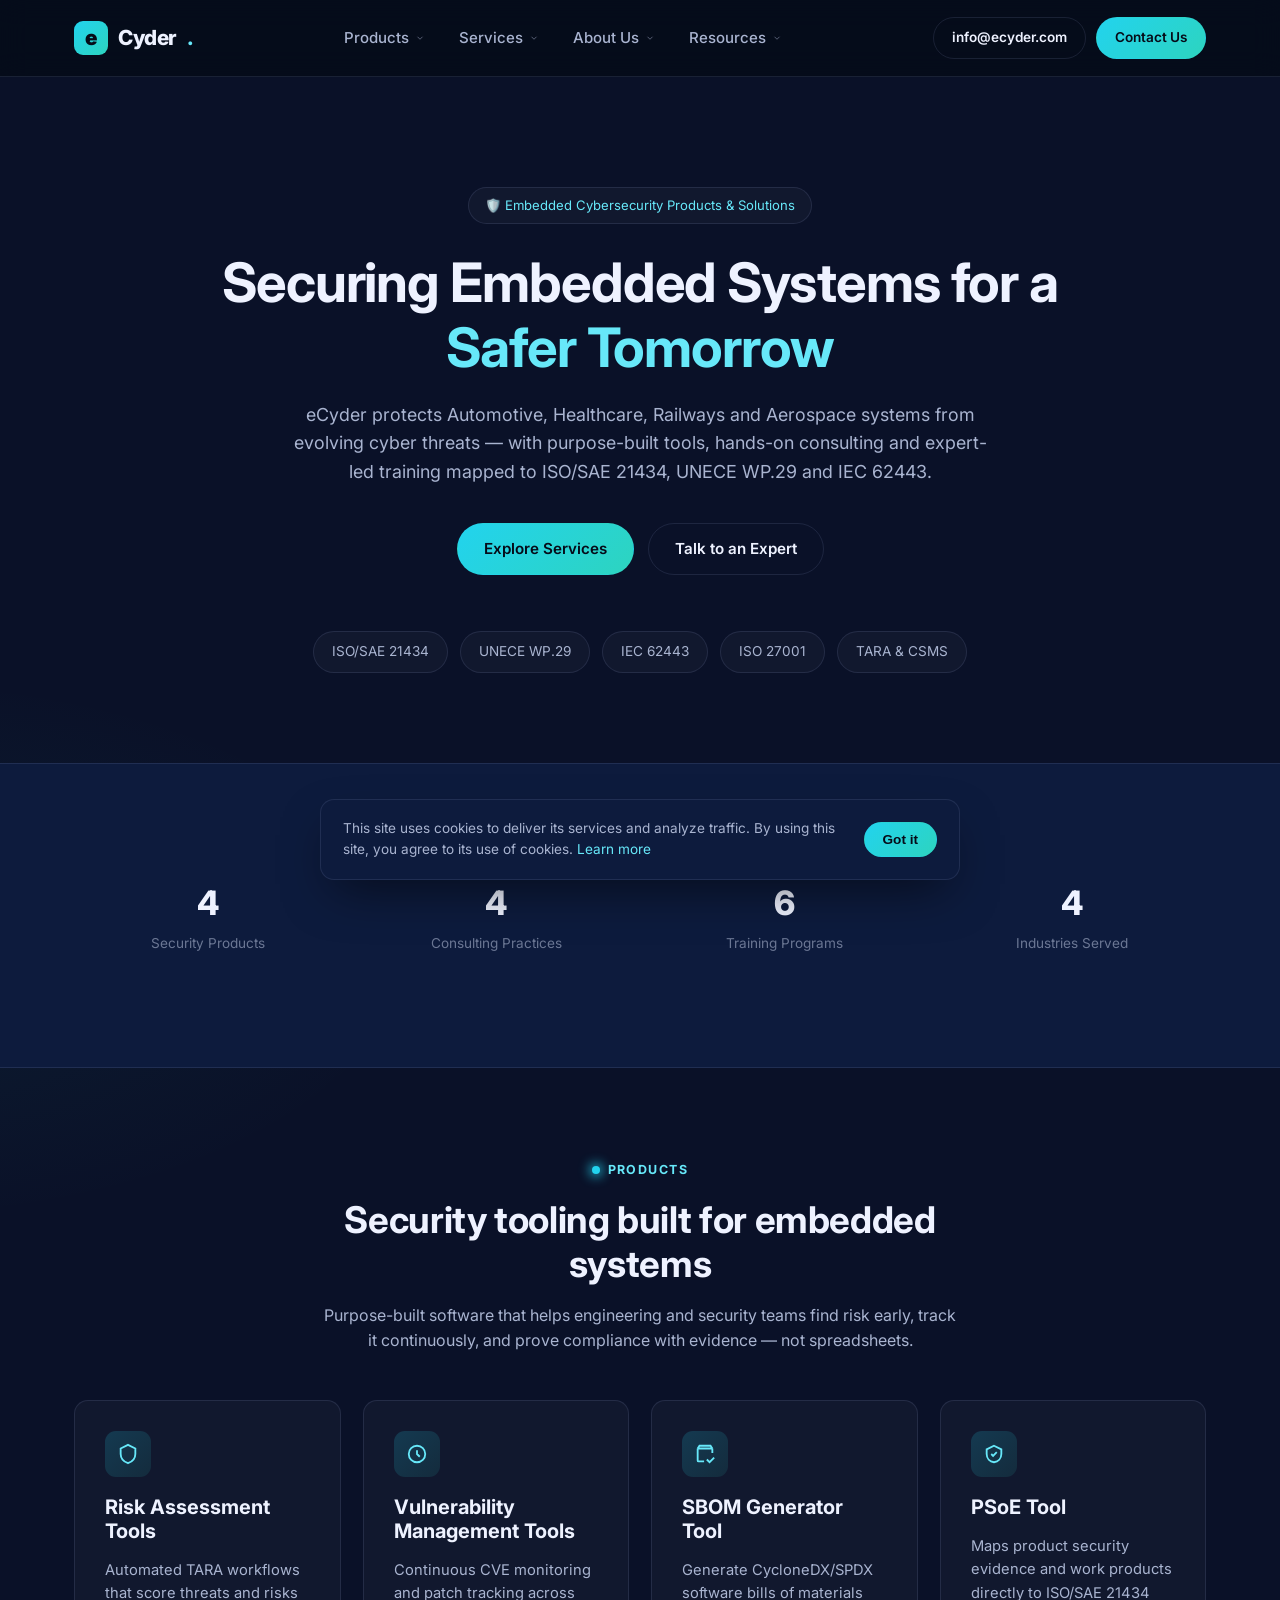
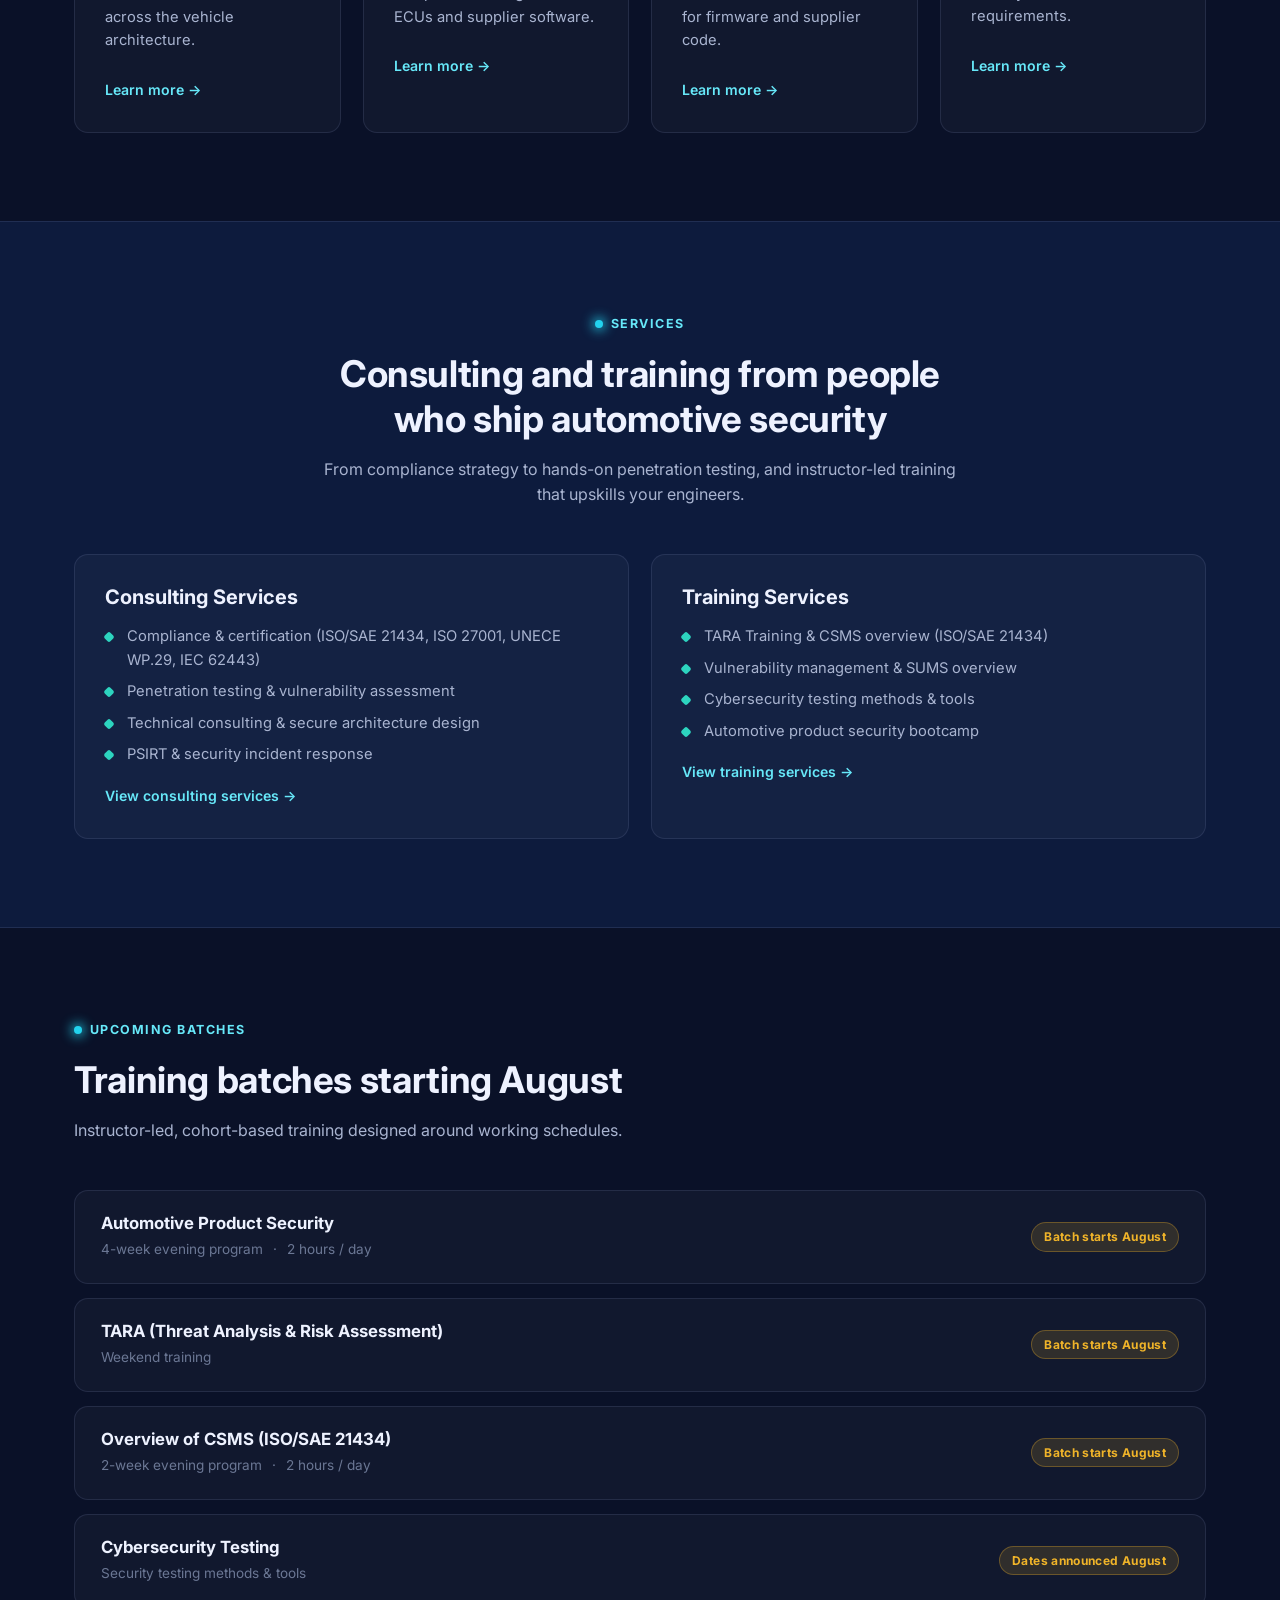
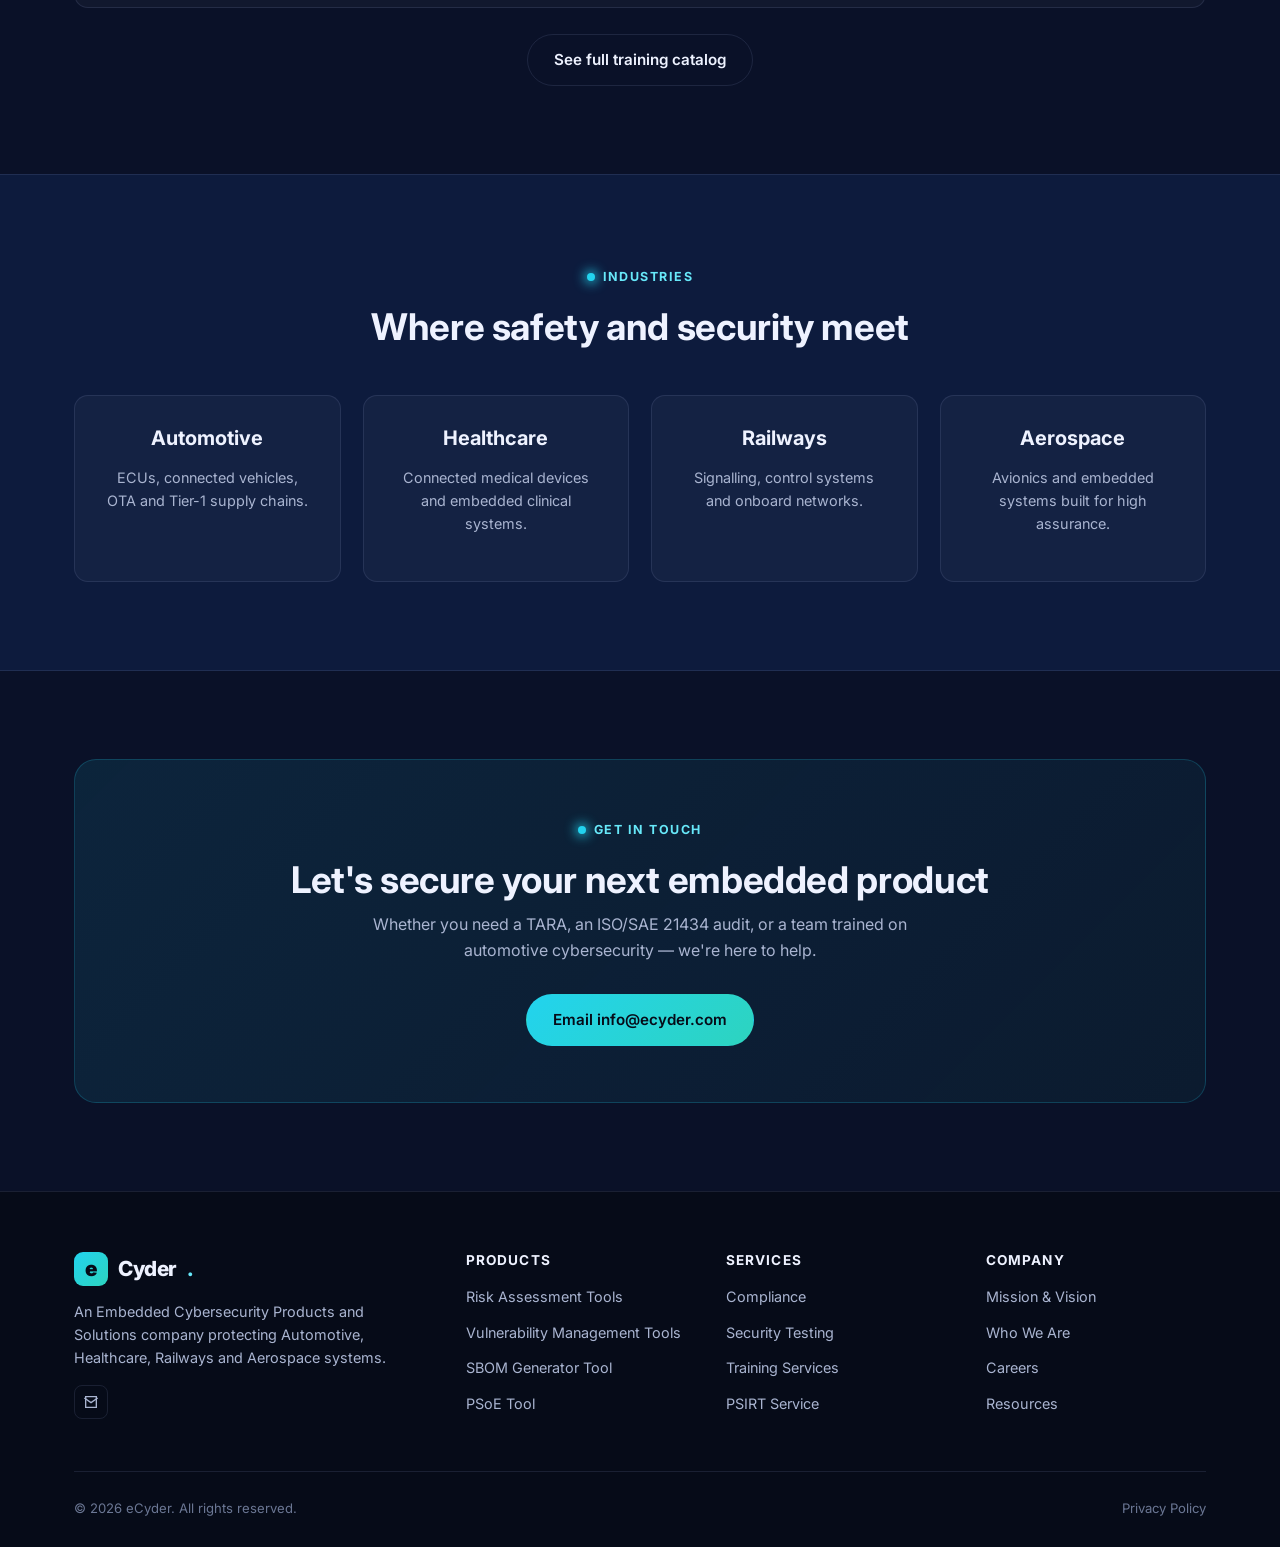
==== index.html @ 299ad5c5 "Initial site: eCyder embedded cybersecurity site (migrated from Google Sites) Static HTML/CSS/JS rec" ====
<!DOCTYPE html>
<html lang="en">
<head>
<meta charset="UTF-8">
<meta name="viewport" content="width=device-width, initial-scale=1.0">
<title>eCyder | Embedded Cybersecurity Products &amp; Solutions</title>
<meta name="description" content="eCyder secures automotive, healthcare, railways and aerospace embedded systems with cybersecurity tools, consulting and training aligned to ISO/SAE 21434, UNECE WP.29 and IEC 62443.">
<link rel="icon" href="data:image/svg+xml,<svg xmlns=%22http://www.w3.org/2000/svg%22 viewBox=%220 0 100 100%22><rect width=%22100%22 height=%22100%22 rx=%2222%22 fill=%22%2322d3ee%22/><text x=%2250%25%22 y=%2262%25%22 font-size=%2258%22 text-anchor=%22middle%22 fill=%22%2306101f%22 font-family=%22Arial%22 font-weight=%22900%22>e</text></svg>">
<link rel="preconnect" href="https://fonts.googleapis.com">
<link rel="preconnect" href="https://fonts.gstatic.com" crossorigin>
<link href="https://fonts.googleapis.com/css2?family=Inter:wght@400;500;600;700;800&display=swap" rel="stylesheet">
<link rel="stylesheet" href="css/styles.css">
</head>
<body>

<header class="site-header">
  <div class="nav-wrap">
    <a href="index.html" class="brand"><span class="mark">e</span>Cyder<span class="accent">.</span></a>

    <nav class="main-nav" aria-label="Primary">
      <ul>
        <li>
          <a href="products.html" class="nav-link">Products <svg class="chev" viewBox="0 0 24 24" fill="none" stroke="currentColor" stroke-width="2"><path d="M6 9l6 6 6-6"/></svg></a>
          <div class="dropdown">
            <a href="products.html#risk-assessment-tools">Risk Assessment Tools</a>
            <a href="products.html#vulnerability-management-tools">Vulnerability Management Tools</a>
            <a href="products.html#sbom-generator-tool">SBOM Generator Tool</a>
            <a href="products.html#psoe-tool">PSoE Tool</a>
          </div>
        </li>
        <li>
          <a href="services.html" class="nav-link">Services <svg class="chev" viewBox="0 0 24 24" fill="none" stroke="currentColor" stroke-width="2"><path d="M6 9l6 6 6-6"/></svg></a>
          <div class="dropdown">
            <div class="group-title">Consulting Services</div>
            <a href="services.html#compliance">Compliance</a>
            <a href="services.html#security-testing">Security Testing</a>
            <a href="services.html#technical-consulting">Technical Consulting</a>
            <a href="services.html#psirt-service">PSIRT Service</a>
            <hr>
            <div class="group-title">Training Services</div>
            <a href="services.html#tara-training">TARA Training</a>
            <a href="services.html#overview-of-csms">Overview of CSMS</a>
            <a href="services.html#vulnerability-management">Vulnerability Management</a>
            <a href="services.html#overview-of-sums">Overview of SUMS</a>
            <a href="services.html#cybersecurity-testing">Cybersecurity Testing</a>
            <a href="services.html#automotive-product-security">Automotive Product Security</a>
          </div>
        </li>
        <li>
          <a href="about.html" class="nav-link">About Us <svg class="chev" viewBox="0 0 24 24" fill="none" stroke="currentColor" stroke-width="2"><path d="M6 9l6 6 6-6"/></svg></a>
          <div class="dropdown">
            <a href="about.html#mission-vision">Mission &amp; Vision</a>
            <a href="about.html#who-we-are">Who We Are</a>
            <a href="about.html#careers">Careers</a>
          </div>
        </li>
        <li>
          <a href="resources.html" class="nav-link">Resources <svg class="chev" viewBox="0 0 24 24" fill="none" stroke="currentColor" stroke-width="2"><path d="M6 9l6 6 6-6"/></svg></a>
          <div class="dropdown">
            <a href="resources.html#blog">Blog</a>
            <a href="resources.html#whitepapers">Whitepapers</a>
            <a href="resources.html#case-studies">Case Studies</a>
          </div>
        </li>
      </ul>
    </nav>

    <div class="header-cta">
      <a href="mailto:info@ecyder.com" class="btn btn-ghost btn-sm">info@ecyder.com</a>
      <a href="mailto:info@ecyder.com" class="btn btn-primary btn-sm">Contact Us</a>
      <button class="nav-toggle" aria-label="Toggle menu" aria-expanded="false">
        <svg width="20" height="20" viewBox="0 0 24 24" fill="none" stroke="currentColor" stroke-width="2"><path d="M4 6h16M4 12h16M4 18h16"/></svg>
      </button>
    </div>
  </div>
</header>

<main>

  <section class="hero">
    <div class="container">
      <div class="hero-badge">🛡️ Embedded Cybersecurity Products &amp; Solutions</div>
      <h1>Securing Embedded Systems for a <span style="color:var(--cyan-300)">Safer Tomorrow</span></h1>
      <p class="lead">eCyder protects Automotive, Healthcare, Railways and Aerospace systems from evolving cyber threats — with purpose-built tools, hands-on consulting and expert-led training mapped to ISO/SAE 21434, UNECE WP.29 and IEC 62443.</p>
      <div class="hero-ctas">
        <a href="services.html" class="btn btn-primary">Explore Services</a>
        <a href="mailto:info@ecyder.com" class="btn btn-ghost">Talk to an Expert</a>
      </div>
      <div class="hero-strip">
        <span class="pill">ISO/SAE 21434</span>
        <span class="pill">UNECE WP.29</span>
        <span class="pill">IEC 62443</span>
        <span class="pill">ISO 27001</span>
        <span class="pill">TARA &amp; CSMS</span>
      </div>
    </div>
  </section>

  <section class="band">
    <div class="container stats">
      <div class="stat"><div class="num">4</div><div class="label">Security Products</div></div>
      <div class="stat"><div class="num">4</div><div class="label">Consulting Practices</div></div>
      <div class="stat"><div class="num">6</div><div class="label">Training Programs</div></div>
      <div class="stat"><div class="num">4</div><div class="label">Industries Served</div></div>
    </div>
  </section>

  <section id="products">
    <div class="container">
      <div class="section-head center">
        <div class="eyebrow">Products</div>
        <h2>Security tooling built for embedded systems</h2>
        <p>Purpose-built software that helps engineering and security teams find risk early, track it continuously, and prove compliance with evidence — not spreadsheets.</p>
      </div>
      <div class="grid grid-4">
        <div class="card">
          <div class="icon"><svg viewBox="0 0 24 24" fill="none" stroke="currentColor" stroke-width="2"><path d="M12 2l8 4v6c0 5-3.4 8.4-8 10-4.6-1.6-8-5-8-10V6l8-4z"/></svg></div>
          <h3>Risk Assessment Tools</h3>
          <p style="font-size:0.92rem">Automated TARA workflows that score threats and risks across the vehicle architecture.</p>
          <a href="products.html#risk-assessment-tools" class="card-link">Learn more →</a>
        </div>
        <div class="card">
          <div class="icon"><svg viewBox="0 0 24 24" fill="none" stroke="currentColor" stroke-width="2"><path d="M12 8v4l3 3M21 12a9 9 0 11-18 0 9 9 0 0118 0z"/></svg></div>
          <h3>Vulnerability Management Tools</h3>
          <p style="font-size:0.92rem">Continuous CVE monitoring and patch tracking across ECUs and supplier software.</p>
          <a href="products.html#vulnerability-management-tools" class="card-link">Learn more →</a>
        </div>
        <div class="card">
          <div class="icon"><svg viewBox="0 0 24 24" fill="none" stroke="currentColor" stroke-width="2"><path d="M4 6h16M4 6v13a1 1 0 001 1h6M4 6l2-3h12l2 3M20 6v5M14 18l3 3 5-5"/></svg></div>
          <h3>SBOM Generator Tool</h3>
          <p style="font-size:0.92rem">Generate CycloneDX/SPDX software bills of materials for firmware and supplier code.</p>
          <a href="products.html#sbom-generator-tool" class="card-link">Learn more →</a>
        </div>
        <div class="card">
          <div class="icon"><svg viewBox="0 0 24 24" fill="none" stroke="currentColor" stroke-width="2"><path d="M9 12l2 2 4-4M12 3l8 4v5c0 5-3.4 8.5-8 9-4.6-.5-8-4-8-9V7l8-4z"/></svg></div>
          <h3>PSoE Tool</h3>
          <p style="font-size:0.92rem">Maps product security evidence and work products directly to ISO/SAE 21434 requirements.</p>
          <a href="products.html#psoe-tool" class="card-link">Learn more →</a>
        </div>
      </div>
    </div>
  </section>

  <section class="band">
    <div class="container">
      <div class="section-head center">
        <div class="eyebrow">Services</div>
        <h2>Consulting and training from people who ship automotive security</h2>
        <p>From compliance strategy to hands-on penetration testing, and instructor-led training that upskills your engineers.</p>
      </div>
      <div class="grid grid-2">
        <div class="card">
          <h3>Consulting Services</h3>
          <ul class="check">
            <li>Compliance &amp; certification (ISO/SAE 21434, ISO 27001, UNECE WP.29, IEC 62443)</li>
            <li>Penetration testing &amp; vulnerability assessment</li>
            <li>Technical consulting &amp; secure architecture design</li>
            <li>PSIRT &amp; security incident response</li>
          </ul>
          <a href="services.html#consulting-services" class="card-link">View consulting services →</a>
        </div>
        <div class="card">
          <h3>Training Services</h3>
          <ul class="check">
            <li>TARA Training &amp; CSMS overview (ISO/SAE 21434)</li>
            <li>Vulnerability management &amp; SUMS overview</li>
            <li>Cybersecurity testing methods &amp; tools</li>
            <li>Automotive product security bootcamp</li>
          </ul>
          <a href="services.html#training-services" class="card-link">View training services →</a>
        </div>
      </div>
    </div>
  </section>

  <section id="training">
    <div class="container">
      <div class="section-head">
        <div class="eyebrow">Upcoming Batches</div>
        <h2>Training batches starting August</h2>
        <p>Instructor-led, cohort-based training designed around working schedules.</p>
      </div>

      <div class="batch-card">
        <div>
          <h3>Automotive Product Security</h3>
          <div class="meta"><span>4-week evening program</span><span>·</span><span>2 hours / day</span></div>
        </div>
        <span class="badge">Batch starts August</span>
      </div>
      <div class="batch-card">
        <div>
          <h3>TARA (Threat Analysis &amp; Risk Assessment)</h3>
          <div class="meta"><span>Weekend training</span></div>
        </div>
        <span class="badge">Batch starts August</span>
      </div>
      <div class="batch-card">
        <div>
          <h3>Overview of CSMS (ISO/SAE 21434)</h3>
          <div class="meta"><span>2-week evening program</span><span>·</span><span>2 hours / day</span></div>
        </div>
        <span class="badge">Batch starts August</span>
      </div>
      <div class="batch-card">
        <div>
          <h3>Cybersecurity Testing</h3>
          <div class="meta"><span>Security testing methods &amp; tools</span></div>
        </div>
        <span class="badge">Dates announced August</span>
      </div>
      <div style="text-align:center;margin-top:26px">
        <a href="services.html#training-services" class="btn btn-ghost">See full training catalog</a>
      </div>
    </div>
  </section>

  <section class="band">
    <div class="container">
      <div class="section-head center">
        <div class="eyebrow">Industries</div>
        <h2>Where safety and security meet</h2>
      </div>
      <div class="grid grid-4">
        <div class="card" style="text-align:center">
          <h3>Automotive</h3>
          <p style="font-size:0.9rem">ECUs, connected vehicles, OTA and Tier-1 supply chains.</p>
        </div>
        <div class="card" style="text-align:center">
          <h3>Healthcare</h3>
          <p style="font-size:0.9rem">Connected medical devices and embedded clinical systems.</p>
        </div>
        <div class="card" style="text-align:center">
          <h3>Railways</h3>
          <p style="font-size:0.9rem">Signalling, control systems and onboard networks.</p>
        </div>
        <div class="card" style="text-align:center">
          <h3>Aerospace</h3>
          <p style="font-size:0.9rem">Avionics and embedded systems built for high assurance.</p>
        </div>
      </div>
    </div>
  </section>

  <section>
    <div class="container">
      <div class="cta-band">
        <div class="eyebrow" style="justify-content:center">Get in touch</div>
        <h2>Let's secure your next embedded product</h2>
        <p>Whether you need a TARA, an ISO/SAE 21434 audit, or a team trained on automotive cybersecurity — we're here to help.</p>
        <a href="mailto:info@ecyder.com" class="btn btn-primary">Email info@ecyder.com</a>
      </div>
    </div>
  </section>

</main>

<footer class="site-footer">
  <div class="container">
    <div class="footer-grid">
      <div class="footer-brand">
        <a href="index.html" class="brand"><span class="mark">e</span>Cyder<span class="accent">.</span></a>
        <p>An Embedded Cybersecurity Products and Solutions company protecting Automotive, Healthcare, Railways and Aerospace systems.</p>
        <div class="social-row">
          <a href="mailto:info@ecyder.com" aria-label="Email"><svg viewBox="0 0 24 24" fill="none" stroke="currentColor" stroke-width="2"><path d="M4 4h16v16H4z"/><path d="M22 6l-10 7L2 6"/></svg></a>
        </div>
      </div>
      <div class="footer-col">
        <h4>Products</h4>
        <ul>
          <li><a href="products.html#risk-assessment-tools">Risk Assessment Tools</a></li>
          <li><a href="products.html#vulnerability-management-tools">Vulnerability Management Tools</a></li>
          <li><a href="products.html#sbom-generator-tool">SBOM Generator Tool</a></li>
          <li><a href="products.html#psoe-tool">PSoE Tool</a></li>
        </ul>
      </div>
      <div class="footer-col">
        <h4>Services</h4>
        <ul>
          <li><a href="services.html#compliance">Compliance</a></li>
          <li><a href="services.html#security-testing">Security Testing</a></li>
          <li><a href="services.html#training-services">Training Services</a></li>
          <li><a href="services.html#psirt-service">PSIRT Service</a></li>
        </ul>
      </div>
      <div class="footer-col">
        <h4>Company</h4>
        <ul>
          <li><a href="about.html#mission-vision">Mission &amp; Vision</a></li>
          <li><a href="about.html#who-we-are">Who We Are</a></li>
          <li><a href="about.html#careers">Careers</a></li>
          <li><a href="resources.html">Resources</a></li>
        </ul>
      </div>
    </div>
    <div class="footer-bottom">
      <span>© <span id="year"></span> eCyder. All rights reserved.</span>
      <a href="privacy-policy.html">Privacy Policy</a>
    </div>
  </div>
</footer>

<div id="cookie-banner">
  <p>This site uses cookies to deliver its services and analyze traffic. By using this site, you agree to its use of cookies. <a href="https://policies.google.com/technologies/cookies" target="_blank" rel="noopener" style="color:var(--cyan-300)">Learn more</a></p>
  <button class="btn btn-primary btn-sm" data-cookie-ack>Got it</button>
</div>

<script>document.getElementById('year').textContent = new Date().getFullYear();</script>
<script src="js/main.js"></script>
</body>
</html>
---- css/styles.css ----
/* ==========================================================================
   eCyder — Embedded Cybersecurity Products and Solutions
   ========================================================================== */

:root {
  --navy-950: #060b18;
  --navy-900: #0a1128;
  --navy-800: #0d1b3d;
  --navy-700: #132552;
  --navy-600: #1c3468;
  --cyan-400: #22d3ee;
  --cyan-300: #67e8f9;
  --teal-400: #2dd4bf;
  --amber-400: #f0b429;
  --text-hi: #eef2ff;
  --text-mid: #a9b4d0;
  --text-low: #6b7794;
  --border: rgba(148, 163, 209, 0.14);
  --card-bg: rgba(255, 255, 255, 0.03);
  --radius: 14px;
  --max-width: 1180px;
  --shadow-glow: 0 0 0 1px rgba(34, 211, 238, 0.08), 0 20px 60px -20px rgba(34, 211, 238, 0.15);
}

* { box-sizing: border-box; }
html { scroll-behavior: smooth; }

body {
  margin: 0;
  font-family: "Inter", -apple-system, BlinkMacSystemFont, "Segoe UI", Roboto, sans-serif;
  background: radial-gradient(1200px 600px at 80% -10%, rgba(34, 211, 238, 0.08), transparent 60%),
              radial-gradient(1000px 500px at -10% 20%, rgba(45, 212, 191, 0.06), transparent 55%),
              var(--navy-900);
  color: var(--text-mid);
  line-height: 1.6;
  -webkit-font-smoothing: antialiased;
}

img { max-width: 100%; display: block; }
a { color: inherit; text-decoration: none; }
ul { margin: 0; padding: 0; list-style: none; }
section { padding: 88px 0; }
.container {
  max-width: var(--max-width);
  margin: 0 auto;
  padding: 0 24px;
}

h1, h2, h3, h4 { color: var(--text-hi); font-weight: 700; line-height: 1.2; margin: 0 0 16px; }
h1 { font-size: clamp(2.1rem, 4.5vw, 3.4rem); letter-spacing: -0.02em; }
h2 { font-size: clamp(1.6rem, 3vw, 2.3rem); letter-spacing: -0.01em; }
h3 { font-size: 1.25rem; }
p { margin: 0 0 16px; }

.eyebrow {
  display: inline-flex;
  align-items: center;
  gap: 8px;
  font-size: 0.78rem;
  font-weight: 700;
  letter-spacing: 0.12em;
  text-transform: uppercase;
  color: var(--cyan-300);
  margin-bottom: 18px;
}
.eyebrow::before {
  content: "";
  width: 8px;
  height: 8px;
  border-radius: 50%;
  background: var(--cyan-400);
  box-shadow: 0 0 12px 2px var(--cyan-400);
}

/* ---------- Buttons ---------- */
.btn {
  display: inline-flex;
  align-items: center;
  justify-content: center;
  gap: 8px;
  padding: 13px 26px;
  border-radius: 999px;
  font-weight: 600;
  font-size: 0.95rem;
  border: 1px solid transparent;
  cursor: pointer;
  transition: transform 0.15s ease, box-shadow 0.15s ease, background 0.15s ease, border-color 0.15s ease;
  white-space: nowrap;
}
.btn-primary {
  background: linear-gradient(135deg, var(--cyan-400), var(--teal-400));
  color: var(--navy-950);
}
.btn-primary:hover { transform: translateY(-2px); box-shadow: 0 10px 30px -8px rgba(34, 211, 238, 0.5); }
.btn-ghost {
  background: transparent;
  border-color: var(--border);
  color: var(--text-hi);
}
.btn-ghost:hover { border-color: var(--cyan-400); color: var(--cyan-300); }
.btn-sm { padding: 9px 18px; font-size: 0.85rem; }

/* ---------- Header / Nav ---------- */
.site-header {
  position: sticky;
  top: 0;
  z-index: 100;
  background: rgba(6, 11, 24, 0.82);
  backdrop-filter: blur(14px);
  border-bottom: 1px solid var(--border);
}
.nav-wrap {
  max-width: var(--max-width);
  margin: 0 auto;
  padding: 16px 24px;
  display: flex;
  align-items: center;
  justify-content: space-between;
  gap: 24px;
}
.brand {
  display: flex;
  align-items: center;
  gap: 10px;
  font-weight: 800;
  font-size: 1.3rem;
  color: var(--text-hi);
  letter-spacing: -0.02em;
}
.brand .mark {
  width: 34px;
  height: 34px;
  border-radius: 9px;
  display: grid;
  place-items: center;
  background: linear-gradient(135deg, var(--cyan-400), var(--teal-400));
  color: var(--navy-950);
  font-weight: 900;
}
.brand .accent { color: var(--cyan-300); }

.main-nav { display: flex; align-items: center; gap: 4px; }
.main-nav > ul { display: flex; align-items: center; gap: 2px; }
.main-nav > ul > li { position: relative; }
.nav-link {
  display: flex;
  align-items: center;
  gap: 6px;
  padding: 10px 16px;
  font-size: 0.94rem;
  font-weight: 500;
  color: var(--text-mid);
  border-radius: 8px;
  transition: color 0.15s ease, background 0.15s ease;
}
.nav-link:hover, .nav-link.active { color: var(--text-hi); background: rgba(255,255,255,0.04); }
.nav-link .chev { width: 10px; height: 10px; transition: transform 0.15s ease; opacity: 0.6; }
li:hover > .nav-link .chev { transform: rotate(180deg); }

.dropdown {
  position: absolute;
  top: calc(100% + 10px);
  left: 0;
  min-width: 280px;
  background: var(--navy-800);
  border: 1px solid var(--border);
  border-radius: var(--radius);
  padding: 10px;
  box-shadow: 0 30px 60px -20px rgba(0,0,0,0.6);
  opacity: 0;
  visibility: hidden;
  transform: translateY(6px);
  transition: opacity 0.15s ease, transform 0.15s ease, visibility 0.15s;
}
li:hover > .dropdown, li.open > .dropdown { opacity: 1; visibility: visible; transform: translateY(0); }
.dropdown .group-title {
  font-size: 0.72rem;
  text-transform: uppercase;
  letter-spacing: 0.08em;
  color: var(--text-low);
  padding: 8px 12px 4px;
}
.dropdown a {
  display: block;
  padding: 9px 12px;
  border-radius: 7px;
  font-size: 0.9rem;
  color: var(--text-mid);
}
.dropdown a:hover { background: rgba(34, 211, 238, 0.08); color: var(--cyan-300); }
.dropdown hr { border: none; border-top: 1px solid var(--border); margin: 6px 0; }

.header-cta { display: flex; align-items: center; gap: 10px; }
.nav-toggle {
  display: none;
  width: 40px;
  height: 40px;
  border-radius: 8px;
  border: 1px solid var(--border);
  background: transparent;
  color: var(--text-hi);
  align-items: center;
  justify-content: center;
  cursor: pointer;
}

/* ---------- Hero ---------- */
.hero {
  padding: 110px 0 90px;
  text-align: center;
  position: relative;
}
.hero-badge {
  display: inline-flex;
  align-items: center;
  gap: 8px;
  padding: 7px 16px;
  border-radius: 999px;
  border: 1px solid var(--border);
  background: var(--card-bg);
  font-size: 0.82rem;
  color: var(--cyan-300);
  margin-bottom: 26px;
}
.hero h1 { max-width: 880px; margin: 0 auto 20px; }
.hero .lead {
  max-width: 700px;
  margin: 0 auto 36px;
  font-size: 1.12rem;
  color: var(--text-mid);
}
.hero-ctas { display: flex; gap: 14px; justify-content: center; flex-wrap: wrap; margin-bottom: 56px; }
.hero-strip {
  display: flex;
  flex-wrap: wrap;
  justify-content: center;
  gap: 12px;
}
.pill {
  padding: 9px 18px;
  border-radius: 999px;
  border: 1px solid var(--border);
  background: var(--card-bg);
  font-size: 0.85rem;
  color: var(--text-mid);
}

/* ---------- Page hero (inner pages) ---------- */
.page-hero {
  padding: 70px 0 50px;
  border-bottom: 1px solid var(--border);
}
.page-hero h1 { margin-bottom: 14px; }
.page-hero .lead { max-width: 680px; font-size: 1.05rem; }
.breadcrumb { font-size: 0.85rem; color: var(--text-low); margin-bottom: 18px; }
.breadcrumb a:hover { color: var(--cyan-300); }

/* ---------- Section headers ---------- */
.section-head { max-width: 640px; margin: 0 0 46px; }
.section-head.center { margin-left: auto; margin-right: auto; text-align: center; }

/* ---------- Grid / Cards ---------- */
.grid { display: grid; gap: 22px; }
.grid-2 { grid-template-columns: repeat(2, 1fr); }
.grid-3 { grid-template-columns: repeat(3, 1fr); }
.grid-4 { grid-template-columns: repeat(4, 1fr); }

.card {
  background: var(--card-bg);
  border: 1px solid var(--border);
  border-radius: var(--radius);
  padding: 30px;
  transition: transform 0.2s ease, border-color 0.2s ease, box-shadow 0.2s ease;
}
.card:hover { transform: translateY(-4px); border-color: rgba(34,211,238,0.3); box-shadow: var(--shadow-glow); }
.card .icon {
  width: 46px;
  height: 46px;
  border-radius: 11px;
  display: grid;
  place-items: center;
  background: linear-gradient(135deg, rgba(34,211,238,0.18), rgba(45,212,191,0.1));
  color: var(--cyan-300);
  margin-bottom: 18px;
}
.card .icon svg { width: 22px; height: 22px; }
.card ul.check li { position: relative; padding-left: 22px; margin-bottom: 8px; font-size: 0.92rem; }
.card ul.check li::before {
  content: "";
  position: absolute;
  left: 0; top: 8px;
  width: 8px; height: 8px;
  border-radius: 2px;
  background: var(--teal-400);
  transform: rotate(45deg);
}
.card-link { display: inline-flex; align-items: center; gap: 6px; margin-top: 10px; font-size: 0.88rem; font-weight: 600; color: var(--cyan-300); }

/* ---------- Alt background band ---------- */
.band { background: var(--navy-800); border-top: 1px solid var(--border); border-bottom: 1px solid var(--border); }

/* ---------- Stats ---------- */
.stats { display: grid; grid-template-columns: repeat(4, 1fr); gap: 20px; }
.stat { text-align: center; padding: 24px 12px; }
.stat .num { font-size: 2.1rem; font-weight: 800; color: var(--text-hi); }
.stat .label { font-size: 0.85rem; color: var(--text-low); margin-top: 4px; }

/* ---------- Training batch cards ---------- */
.batch-card {
  display: flex;
  justify-content: space-between;
  align-items: center;
  gap: 20px;
  flex-wrap: wrap;
  background: var(--card-bg);
  border: 1px solid var(--border);
  border-radius: var(--radius);
  padding: 22px 26px;
  margin-bottom: 14px;
}
.batch-card h3 { margin: 0 0 6px; font-size: 1.05rem; }
.batch-card .meta { display: flex; gap: 10px; flex-wrap: wrap; font-size: 0.85rem; color: var(--text-low); }
.badge {
  padding: 4px 12px;
  border-radius: 999px;
  font-size: 0.75rem;
  font-weight: 700;
  letter-spacing: 0.03em;
  background: rgba(240, 180, 41, 0.14);
  color: var(--amber-400);
  border: 1px solid rgba(240, 180, 41, 0.3);
}
.badge.soon { background: rgba(103,232,249,0.1); color: var(--cyan-300); border-color: rgba(103,232,249,0.25); }

/* ---------- Anchor sections (products/services detail) ---------- */
.detail-section { padding: 70px 0; border-bottom: 1px solid var(--border); scroll-margin-top: 90px; }
.detail-section:last-child { border-bottom: none; }
.detail-grid { display: grid; grid-template-columns: 1fr 1.4fr; gap: 48px; align-items: start; }
.detail-index {
  font-size: 0.8rem;
  color: var(--text-low);
  font-weight: 700;
  letter-spacing: 0.08em;
  text-transform: uppercase;
}
.tag-row { display: flex; flex-wrap: wrap; gap: 8px; margin-top: 18px; }
.tag {
  padding: 6px 13px;
  border-radius: 8px;
  background: rgba(255,255,255,0.04);
  border: 1px solid var(--border);
  font-size: 0.8rem;
  color: var(--text-mid);
}

/* ---------- Timeline (about) ---------- */
.value-list { display: grid; grid-template-columns: repeat(2, 1fr); gap: 18px; }
.value-item { display: flex; gap: 14px; }
.value-item .dot {
  flex: none;
  width: 34px; height: 34px;
  border-radius: 9px;
  background: rgba(45,212,191,0.12);
  color: var(--teal-400);
  display: grid;
  place-items: center;
  font-weight: 800;
  font-size: 0.85rem;
}

/* ---------- CTA band ---------- */
.cta-band {
  border-radius: 22px;
  padding: 56px;
  background: linear-gradient(135deg, rgba(34,211,238,0.1), rgba(45,212,191,0.05));
  border: 1px solid rgba(34,211,238,0.2);
  text-align: center;
}
.cta-band h2 { margin-bottom: 10px; }
.cta-band p { max-width: 560px; margin: 0 auto 30px; }

/* ---------- Contact ---------- */
.contact-grid { display: grid; grid-template-columns: 1fr 1fr; gap: 40px; align-items: center; }
.contact-item {
  display: flex; align-items: center; gap: 14px;
  padding: 16px 0;
  border-bottom: 1px solid var(--border);
}
.contact-item .icon { width: 40px; height: 40px; border-radius: 10px; background: rgba(34,211,238,0.1); color: var(--cyan-300); display: grid; place-items: center; flex: none; }
.contact-item .icon svg { width: 18px; height: 18px; }
.contact-item strong { display: block; color: var(--text-hi); font-size: 0.95rem; }
.contact-item span, .contact-item a { font-size: 0.9rem; }
.contact-item a:hover { color: var(--cyan-300); }

/* ---------- Coming soon (resources) ---------- */
.soon-card {
  text-align: center;
  padding: 46px 30px;
}
.soon-card .icon { margin: 0 auto 18px; }

/* ---------- Footer ---------- */
.site-footer { border-top: 1px solid var(--border); padding: 60px 0 28px; background: var(--navy-950); }
.footer-grid { display: grid; grid-template-columns: 1.6fr 1fr 1fr 1fr; gap: 40px; margin-bottom: 44px; }
.footer-brand .brand { margin-bottom: 14px; }
.footer-brand p { max-width: 320px; font-size: 0.9rem; }
.footer-col h4 { font-size: 0.85rem; text-transform: uppercase; letter-spacing: 0.08em; color: var(--text-hi); margin-bottom: 16px; }
.footer-col li { margin-bottom: 10px; }
.footer-col a { font-size: 0.9rem; color: var(--text-mid); }
.footer-col a:hover { color: var(--cyan-300); }
.footer-bottom {
  display: flex;
  justify-content: space-between;
  align-items: center;
  flex-wrap: wrap;
  gap: 14px;
  padding-top: 26px;
  border-top: 1px solid var(--border);
  font-size: 0.82rem;
  color: var(--text-low);
}
.footer-bottom a:hover { color: var(--cyan-300); }
.social-row { display: flex; gap: 10px; }
.social-row a {
  width: 34px; height: 34px;
  border-radius: 8px;
  border: 1px solid var(--border);
  display: grid; place-items: center;
}
.social-row a:hover { border-color: var(--cyan-400); color: var(--cyan-300); }
.social-row svg { width: 16px; height: 16px; }

/* ---------- Cookie banner ---------- */
#cookie-banner {
  position: fixed;
  left: 20px; right: 20px; bottom: 20px;
  max-width: 640px;
  margin: 0 auto;
  background: var(--navy-800);
  border: 1px solid var(--border);
  border-radius: var(--radius);
  padding: 18px 22px;
  display: flex;
  align-items: center;
  gap: 18px;
  flex-wrap: wrap;
  box-shadow: 0 20px 50px -15px rgba(0,0,0,0.6);
  z-index: 200;
}
#cookie-banner p { margin: 0; font-size: 0.85rem; flex: 1; min-width: 220px; }
#cookie-banner.hidden { display: none; }

/* ---------- Responsive ---------- */
@media (max-width: 980px) {
  .grid-4 { grid-template-columns: repeat(2, 1fr); }
  .grid-3 { grid-template-columns: repeat(2, 1fr); }
  .stats { grid-template-columns: repeat(2, 1fr); }
  .detail-grid { grid-template-columns: 1fr; }
  .contact-grid { grid-template-columns: 1fr; }
  .footer-grid { grid-template-columns: 1fr 1fr; }
  .value-list { grid-template-columns: 1fr; }
}
@media (max-width: 760px) {
  .nav-toggle { display: flex; }
  .main-nav {
    position: fixed;
    inset: 72px 16px auto 16px;
    background: var(--navy-800);
    border: 1px solid var(--border);
    border-radius: var(--radius);
    padding: 12px;
    flex-direction: column;
    align-items: stretch;
    max-height: calc(100vh - 100px);
    overflow-y: auto;
    display: none;
    box-shadow: 0 30px 60px -20px rgba(0,0,0,0.6);
  }
  .main-nav.open { display: flex; }
  .main-nav > ul { flex-direction: column; align-items: stretch; gap: 0; width: 100%; }
  .nav-link { justify-content: space-between; }
  .dropdown {
    position: static;
    opacity: 1; visibility: visible; transform: none;
    display: none;
    box-shadow: none;
    border: none;
    background: rgba(255,255,255,0.02);
    margin: 4px 0 8px;
  }
  li.open .dropdown { display: block; }
  .header-cta .btn-ghost { display: none; }
  .grid-2, .grid-3, .grid-4 { grid-template-columns: 1fr; }
  .stats { grid-template-columns: 1fr 1fr; }
  section { padding: 60px 0; }
  .cta-band { padding: 36px 24px; }
  .footer-grid { grid-template-columns: 1fr; gap: 30px; }
}
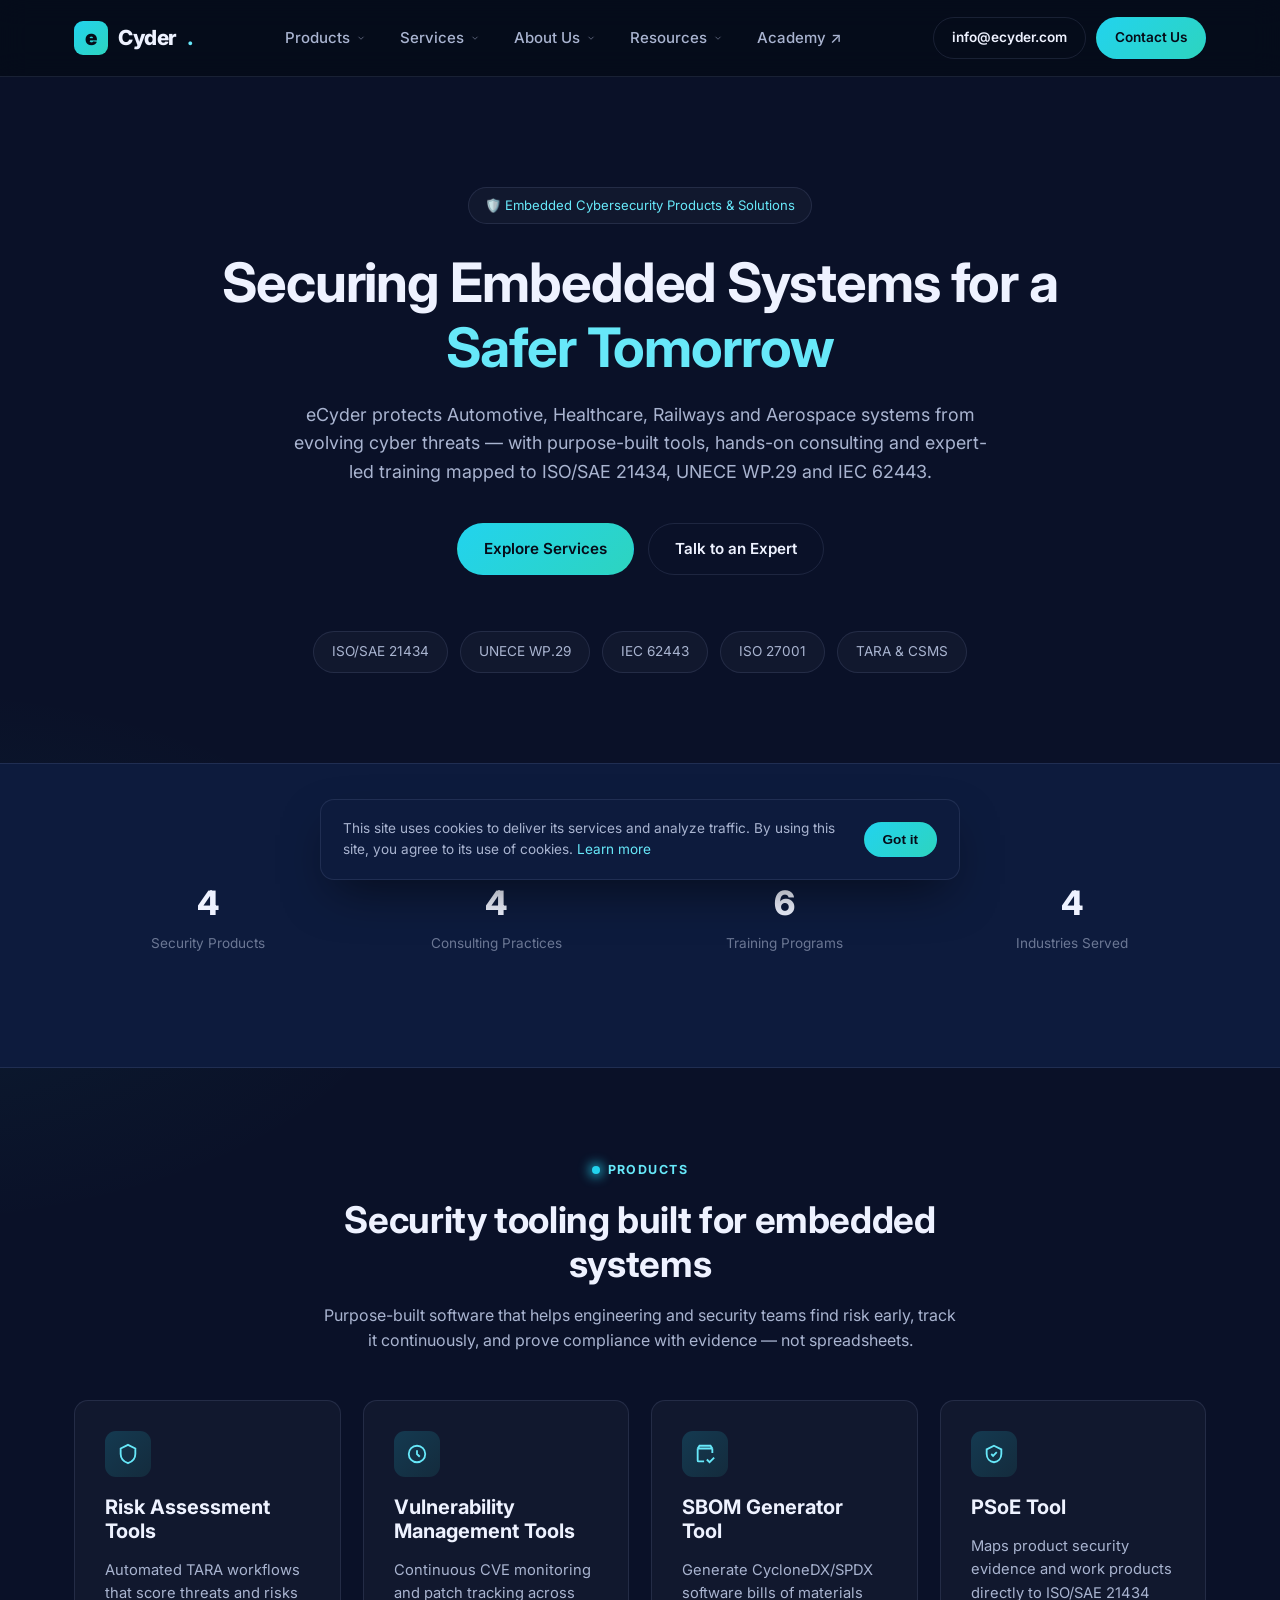
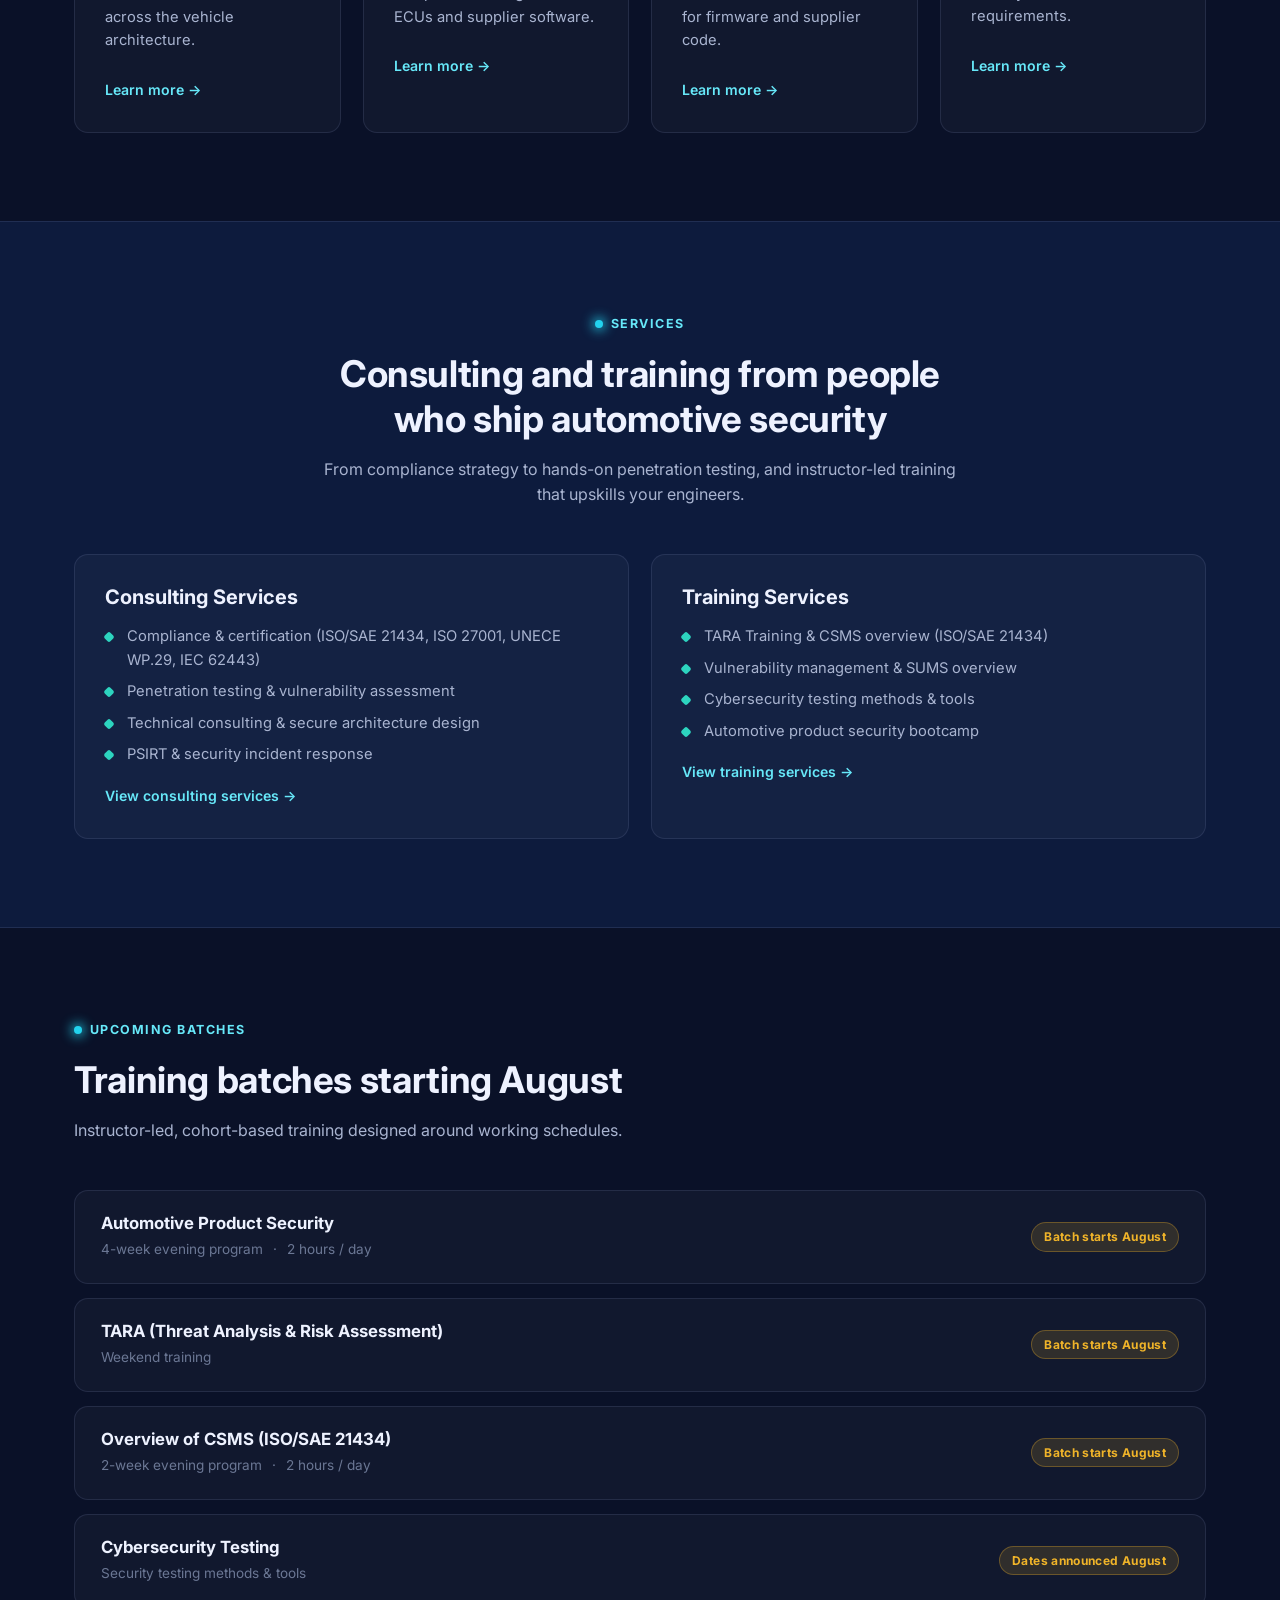
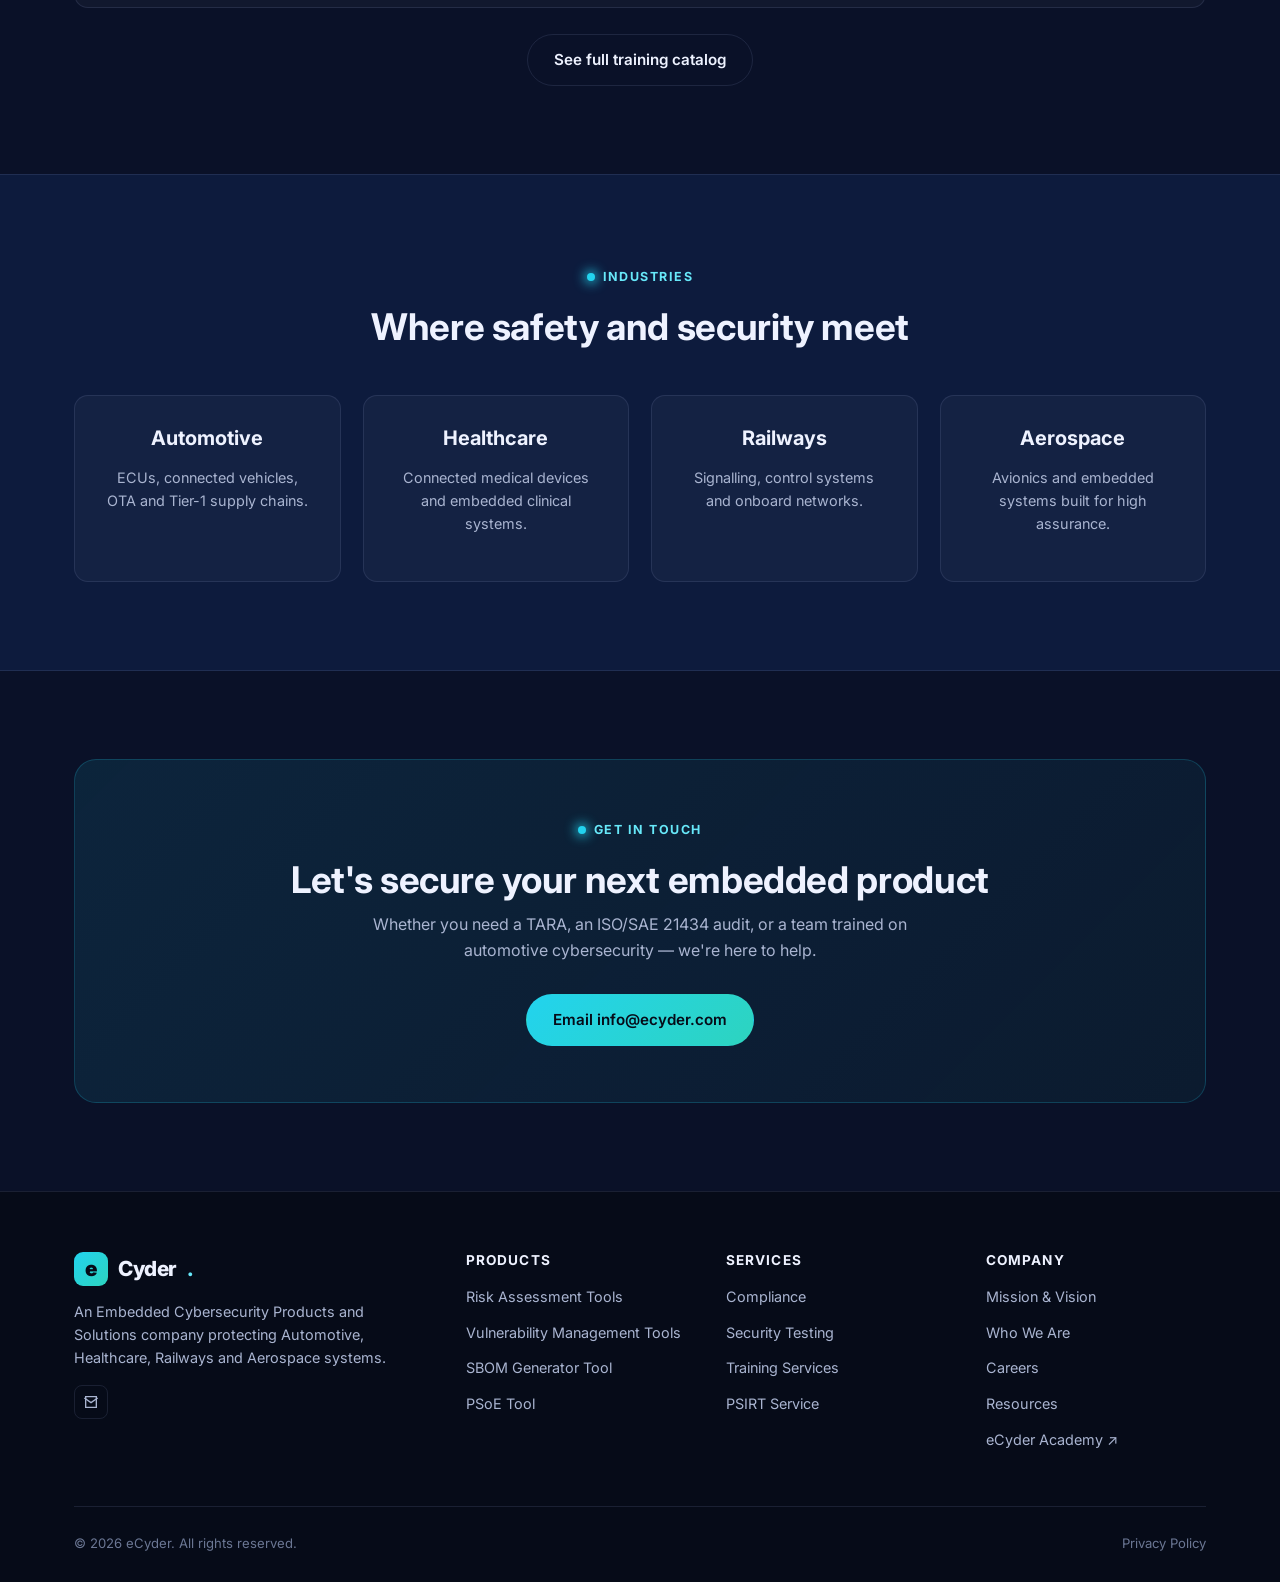
==== commit ee38fd70: "Add cross-link to eCyder Academy sister site Adds an "Academy" nav item and footer link across all p" ====
--- a/index.html
+++ b/index.html
@@ -62,6 +62,7 @@
             <a href="resources.html#case-studies">Case Studies</a>
           </div>
         </li>
+        <li><a href="https://www.ecyder-academy.com" target="_blank" rel="noopener" class="nav-link">Academy ↗</a></li>
       </ul>
     </nav>
 
@@ -290,6 +291,7 @@
           <li><a href="about.html#who-we-are">Who We Are</a></li>
           <li><a href="about.html#careers">Careers</a></li>
           <li><a href="resources.html">Resources</a></li>
+          <li><a href="https://www.ecyder-academy.com" target="_blank" rel="noopener">eCyder Academy ↗</a></li>
         </ul>
       </div>
     </div>
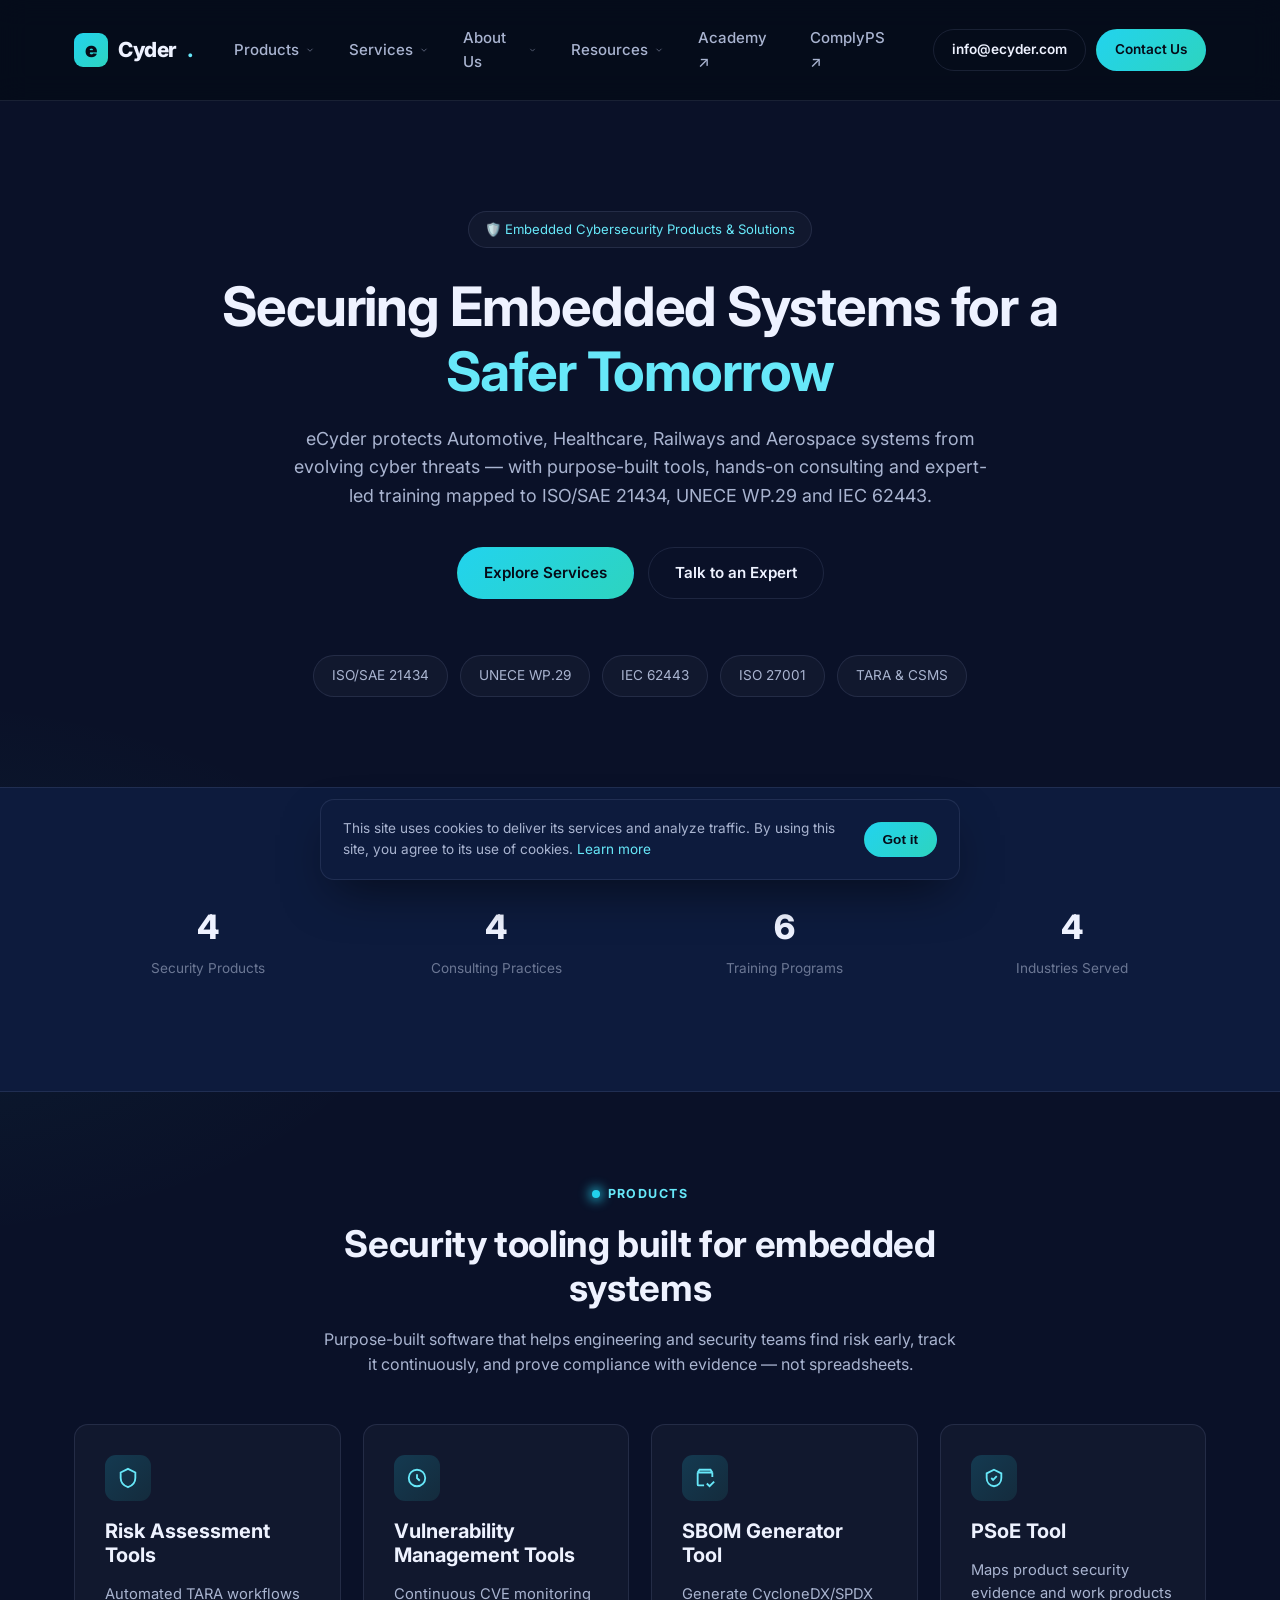
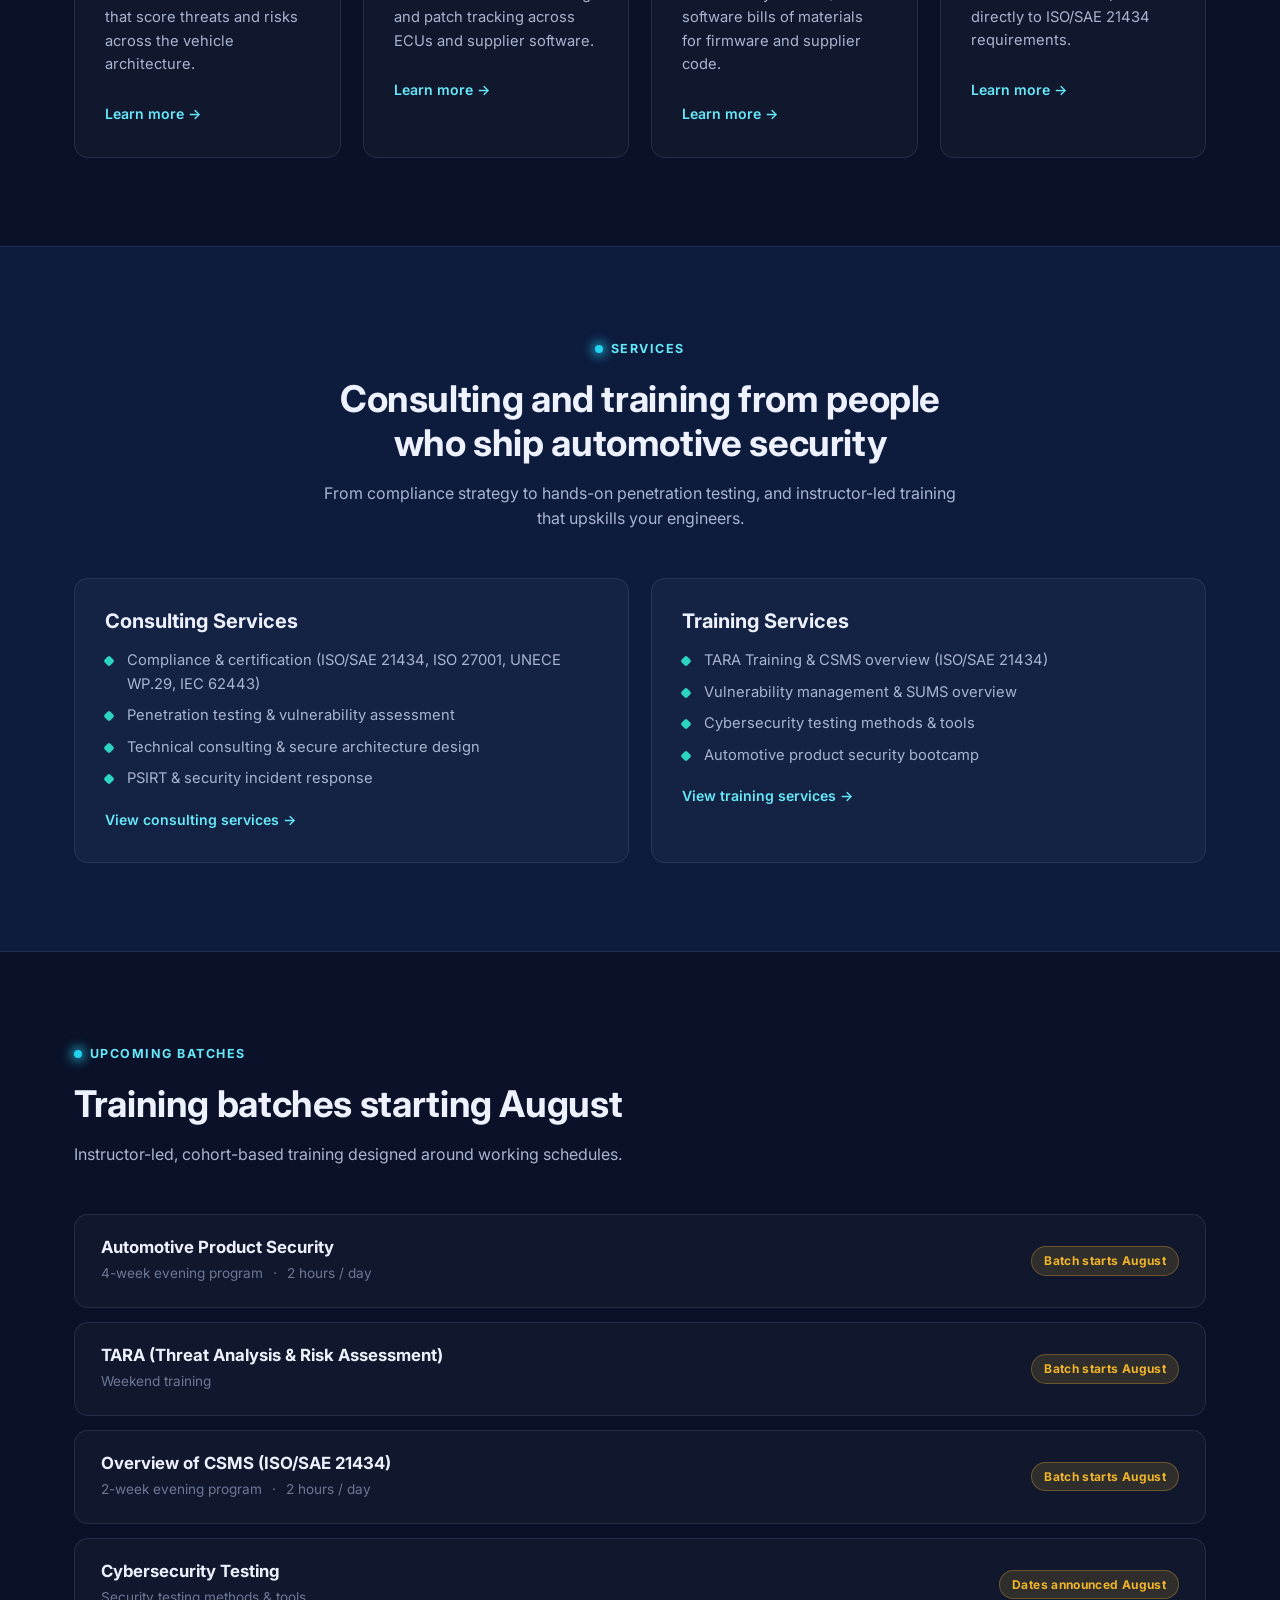
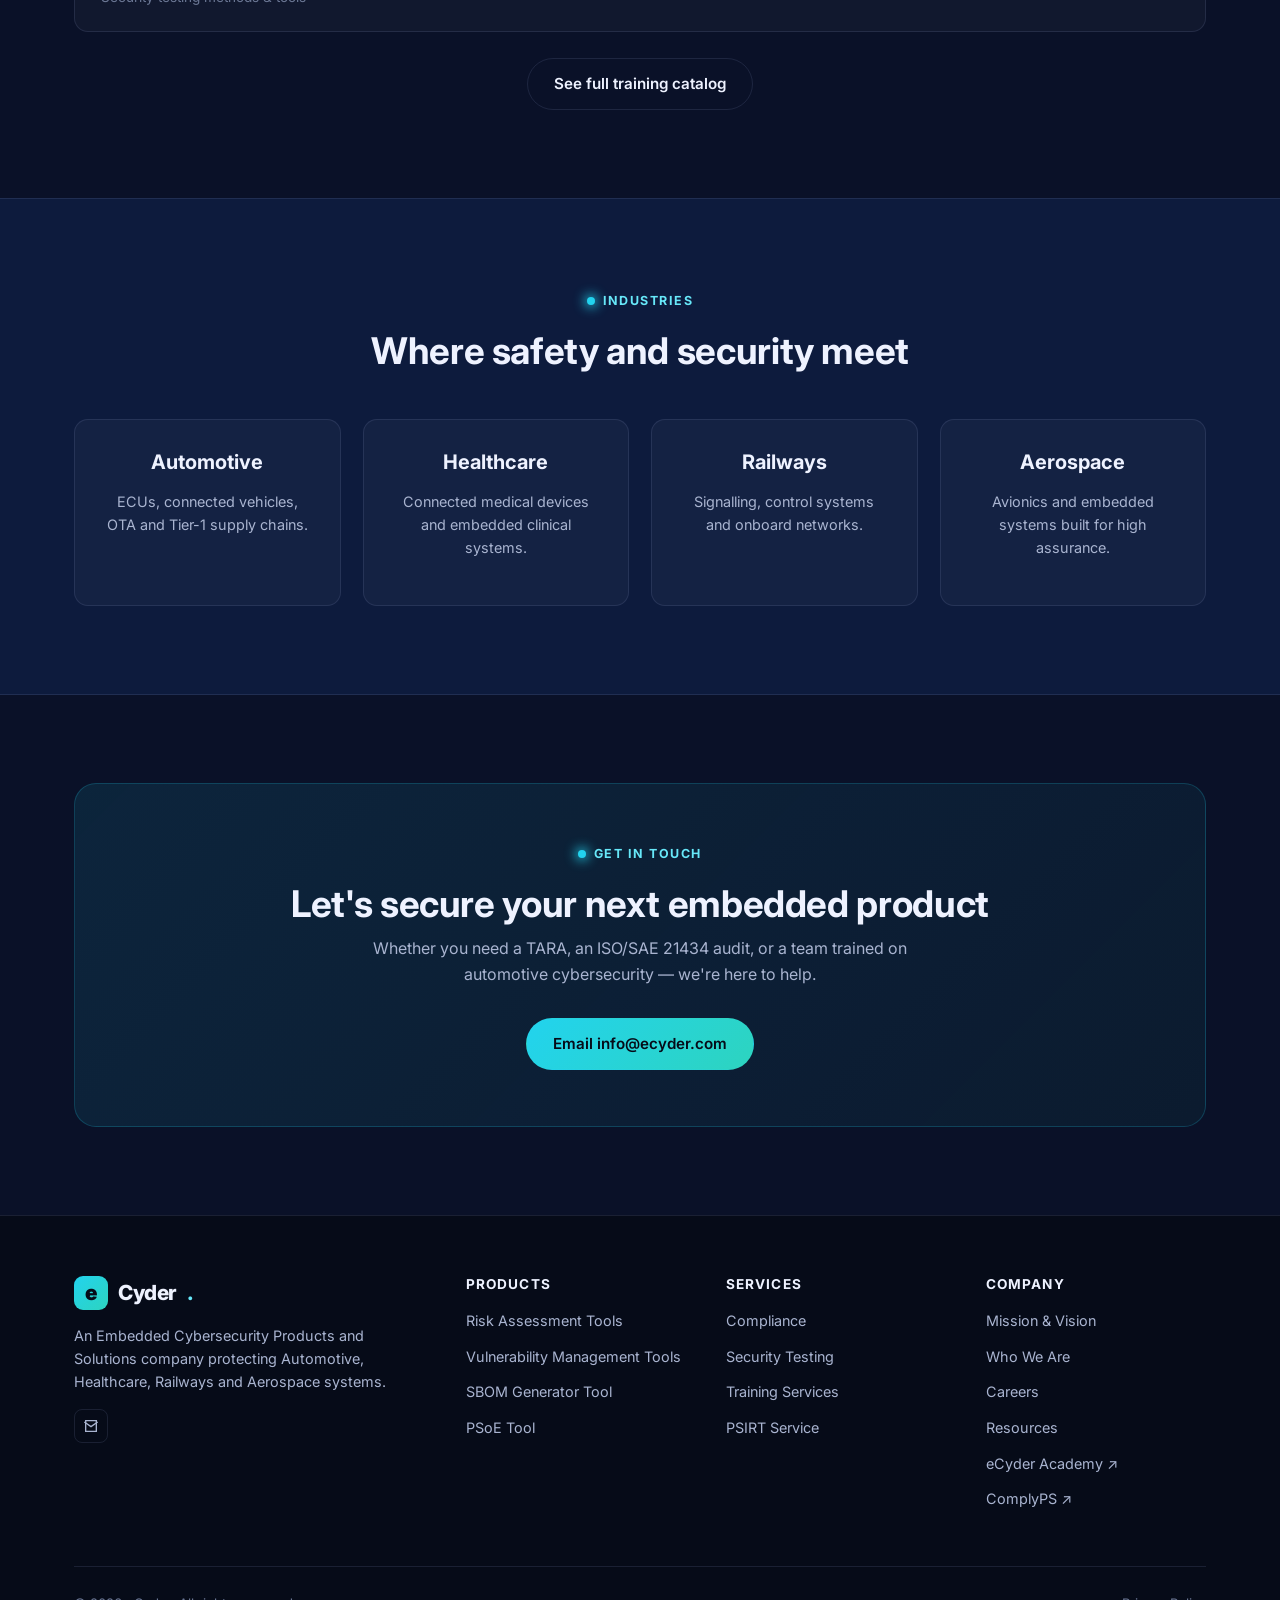
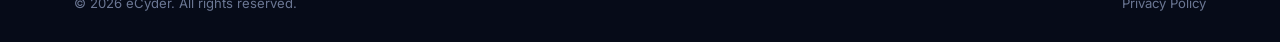
==== commit 6070a60a: "Add cross-link to ComplyPS sister site Adds a "ComplyPS" nav item and footer link across all pages, " ====
--- a/index.html
+++ b/index.html
@@ -63,6 +63,7 @@
           </div>
         </li>
         <li><a href="https://www.ecyder-academy.com" target="_blank" rel="noopener" class="nav-link">Academy ↗</a></li>
+        <li><a href="https://complyps.com" target="_blank" rel="noopener" class="nav-link">ComplyPS ↗</a></li>
       </ul>
     </nav>
 
@@ -292,6 +293,7 @@
           <li><a href="about.html#careers">Careers</a></li>
           <li><a href="resources.html">Resources</a></li>
           <li><a href="https://www.ecyder-academy.com" target="_blank" rel="noopener">eCyder Academy ↗</a></li>
+          <li><a href="https://complyps.com" target="_blank" rel="noopener">ComplyPS ↗</a></li>
         </ul>
       </div>
     </div>
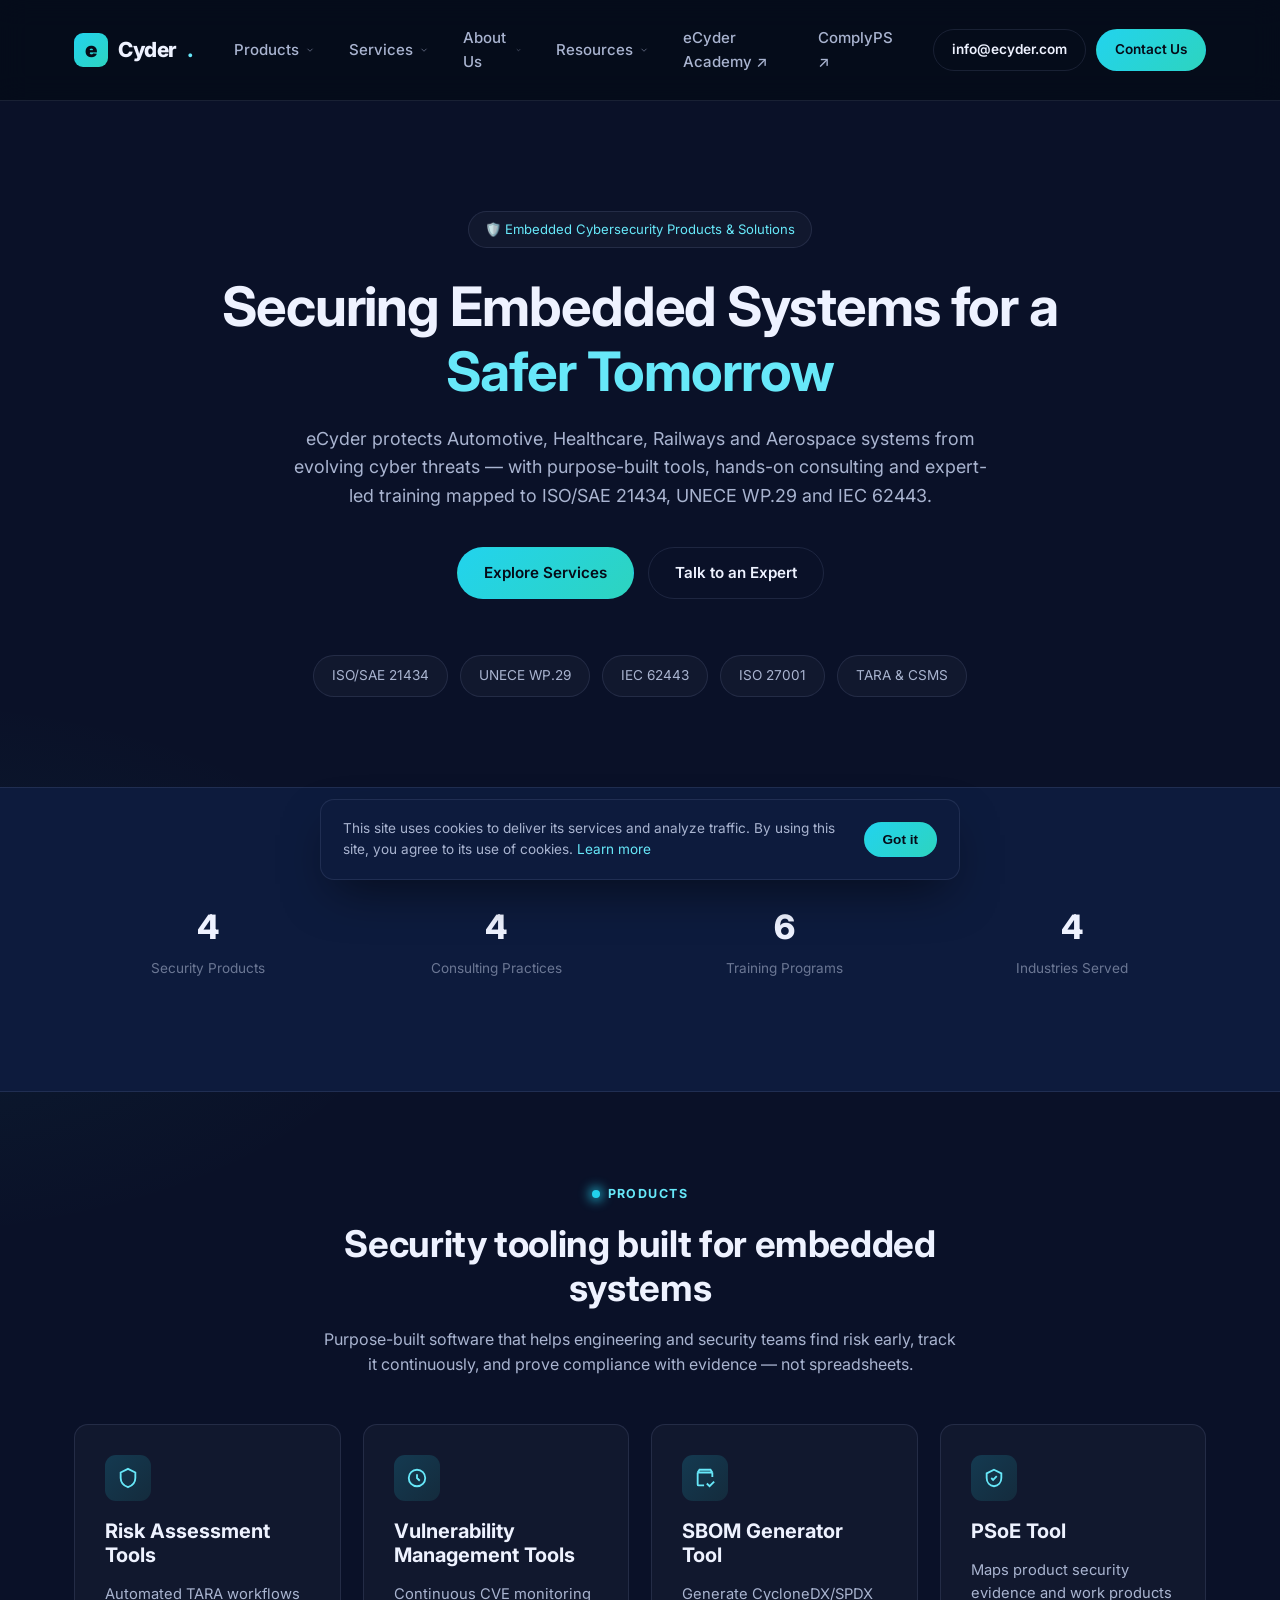
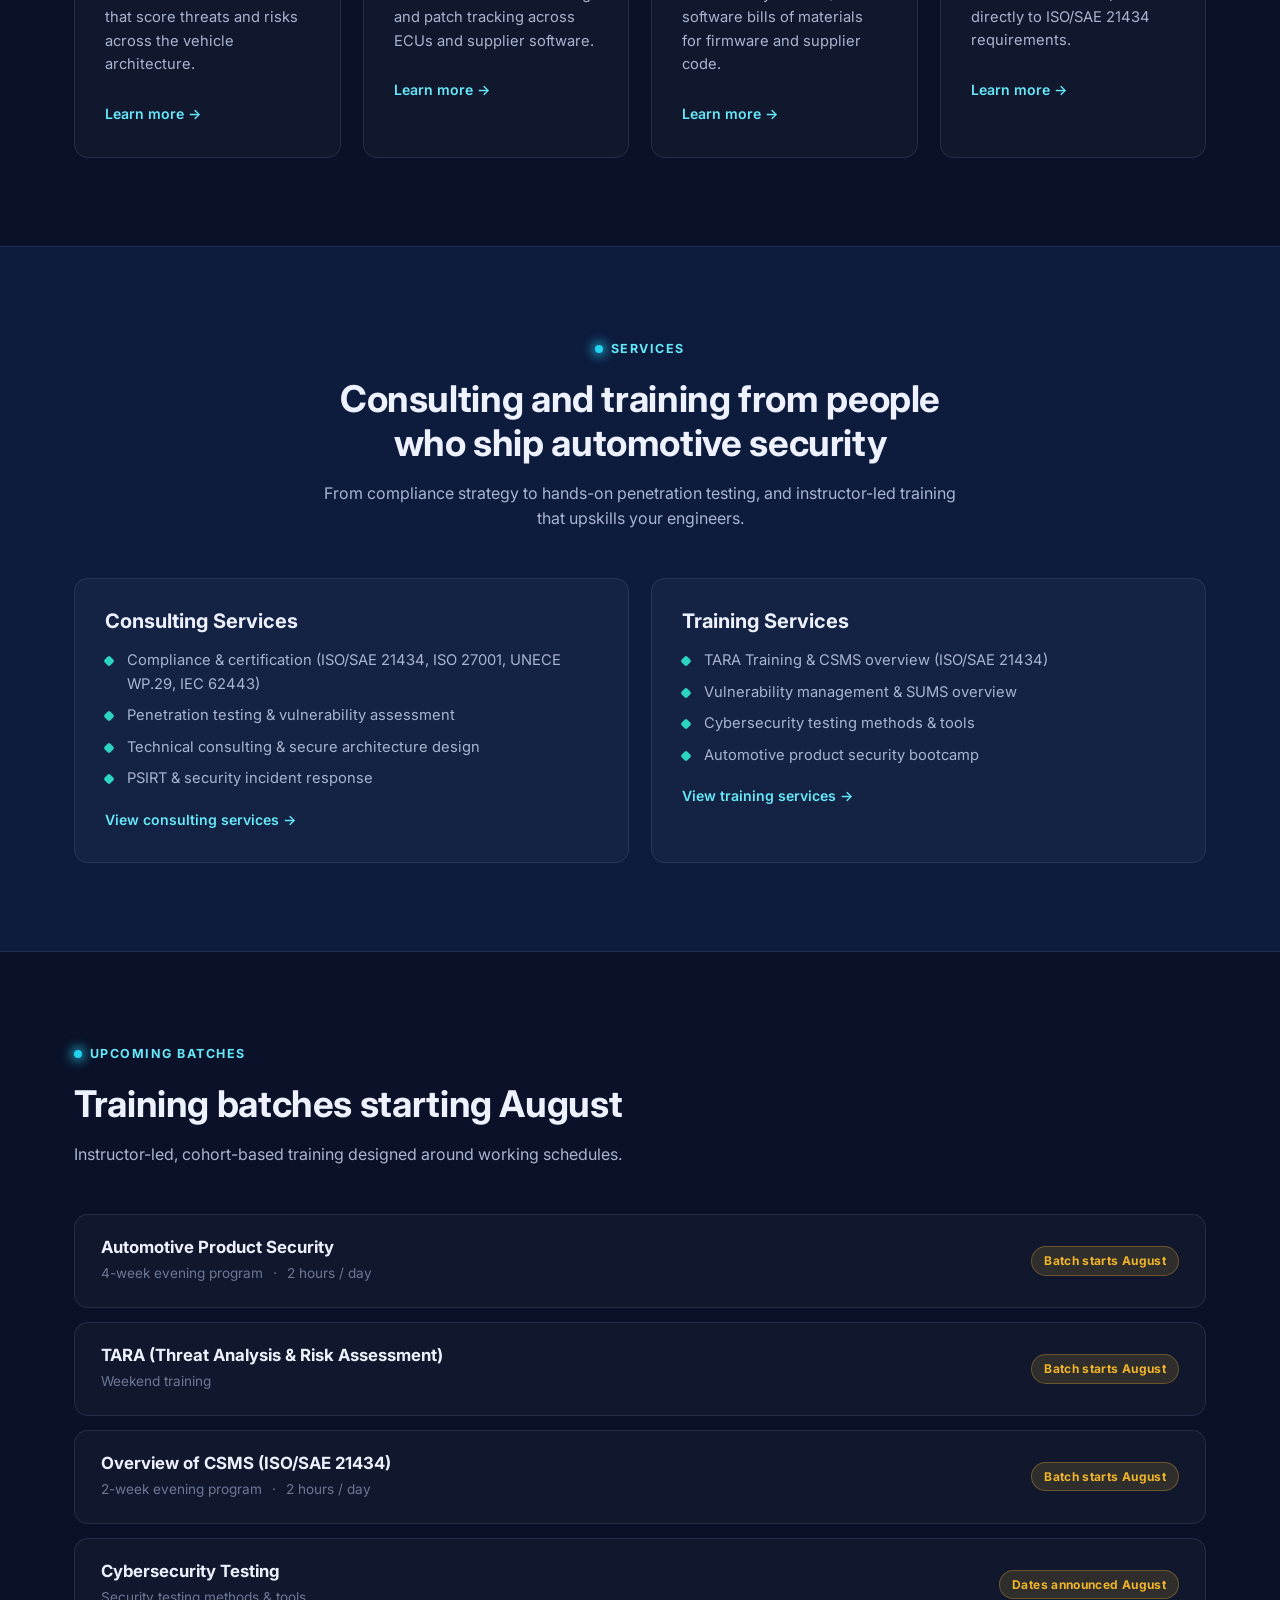
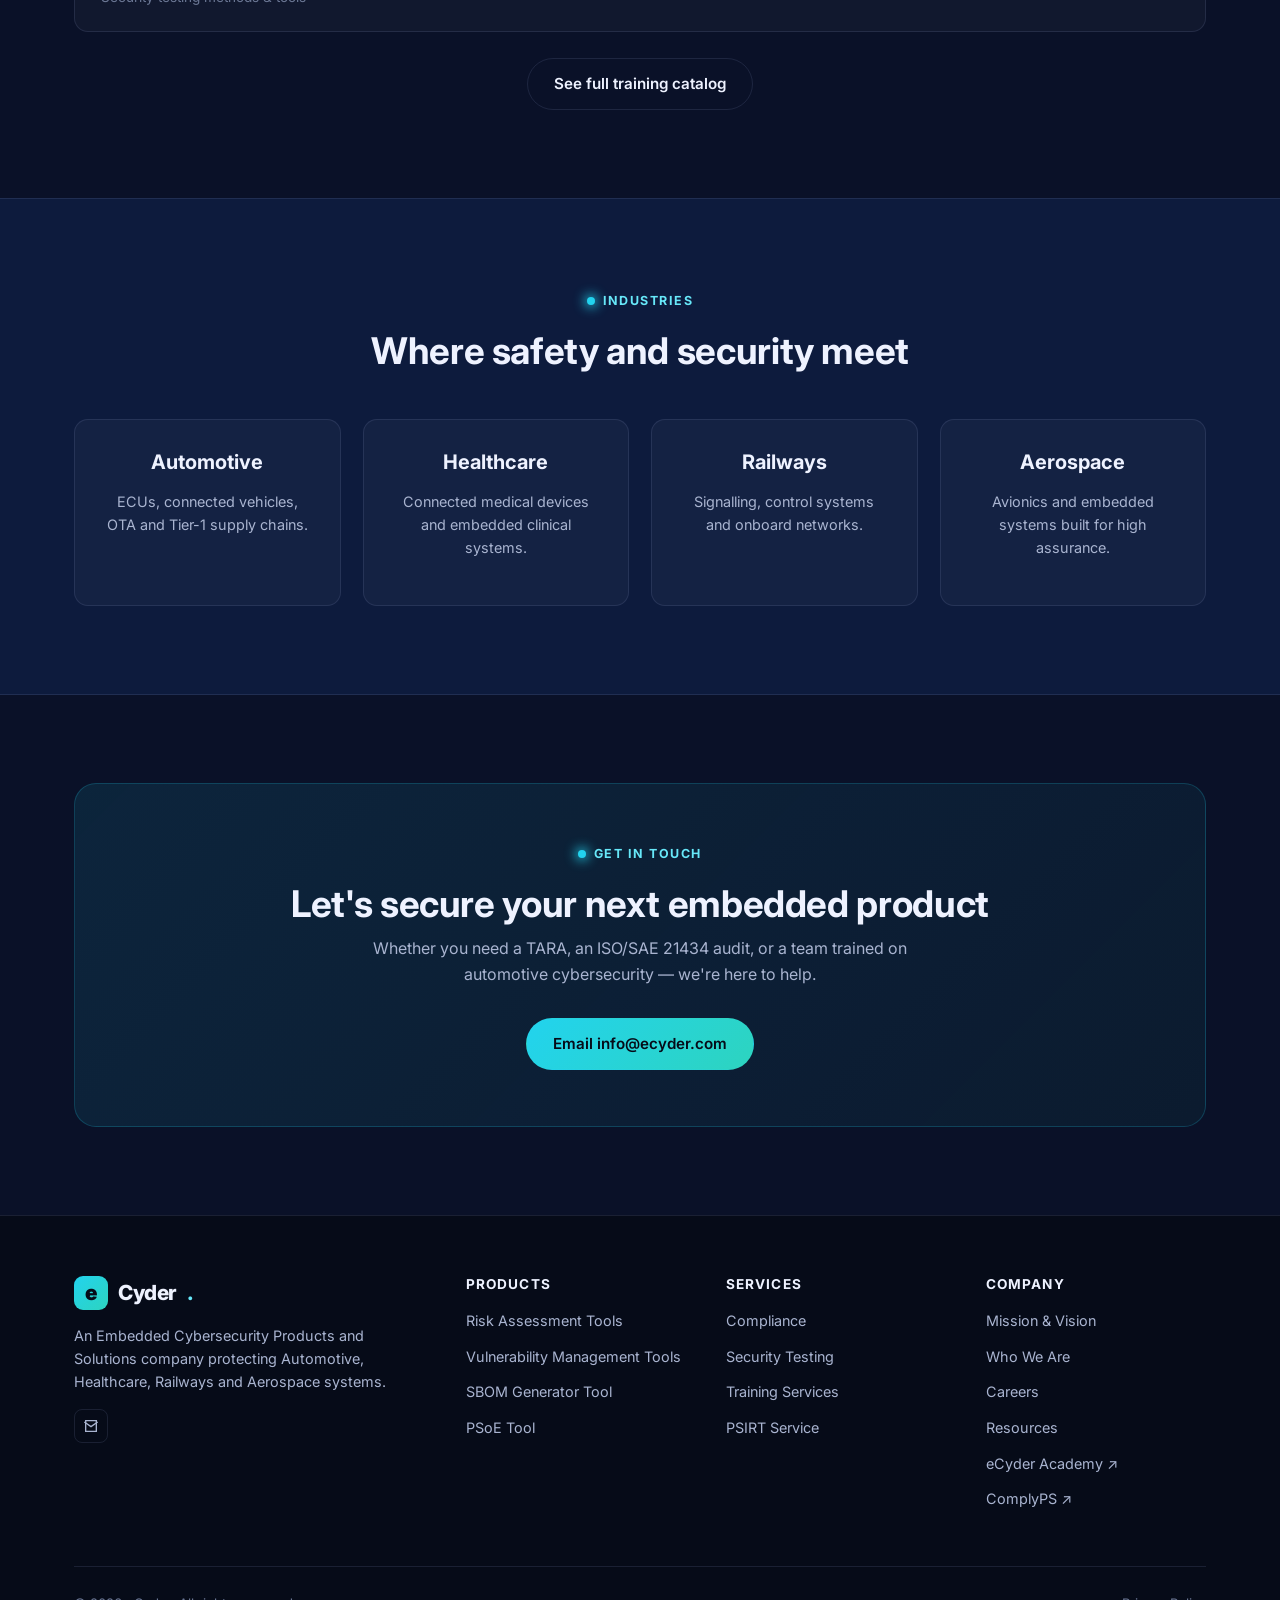
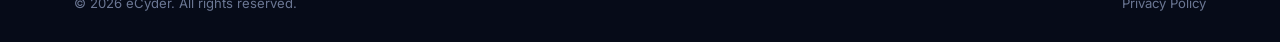
==== commit eaf65d0a: "Make sister-site link labels consistent Nav said "Academy" while the footer said "eCyder Academy" fo" ====
--- a/index.html
+++ b/index.html
@@ -62,7 +62,7 @@
             <a href="resources.html#case-studies">Case Studies</a>
           </div>
         </li>
-        <li><a href="https://www.ecyder-academy.com" target="_blank" rel="noopener" class="nav-link">Academy ↗</a></li>
+        <li><a href="https://www.ecyder-academy.com" target="_blank" rel="noopener" class="nav-link">eCyder Academy ↗</a></li>
         <li><a href="https://complyps.com" target="_blank" rel="noopener" class="nav-link">ComplyPS ↗</a></li>
       </ul>
     </nav>
